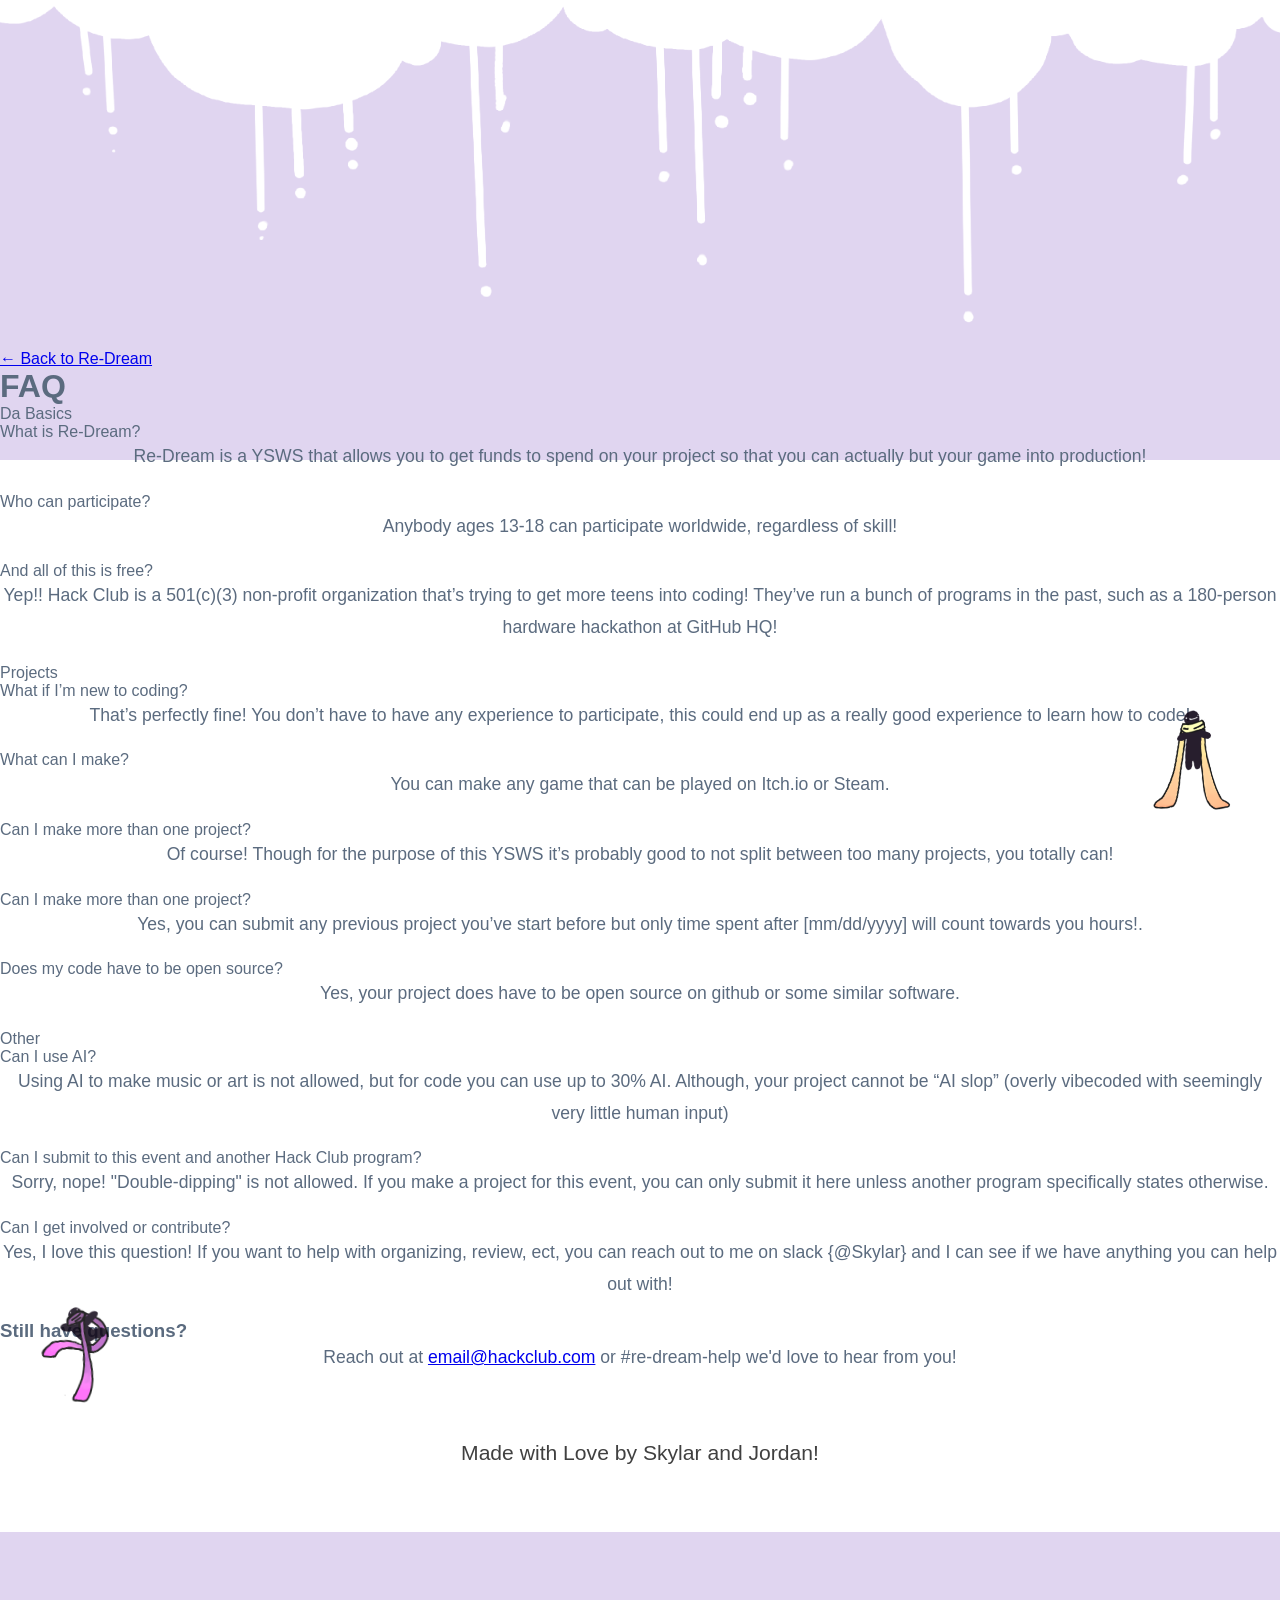
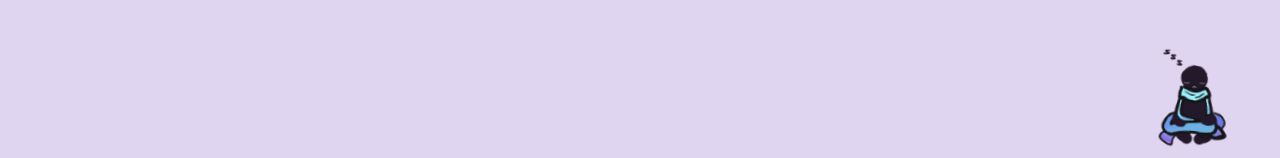
==== faq.html @ 5e24f500 "Wrote FAQ specific to Re-Dream Wrote FAQ so that it wasn't generic and was specific to the ysws" ====
<!DOCTYPE html>
<html lang="en">
<head>
    <meta charset="UTF-8">
    <meta name="viewport" content="width=device-width, initial-scale=1.0">
    <title>Re-Dream FAQ</title>
    <link rel="stylesheet" href="style.css">
    <link rel="stylesheet" href="faq.css">
</head>
<body>
    <header class="top-header">
        <div class="header-content"></div>
    </header>

    <div class="content">
        <!-- Decorative Bobs -->
        <img src="bob1.png" alt="" class="bob-decoration bob-1a">
        <img src="bob2.png" alt="" class="bob-decoration bob-2a">
        <img src="bob3.png" alt="" class="bob-decoration bob-3a">

        <div class="back-btn-wrap reveal">
            <a href="index.html" class="back-btn">← Back to Re-Dream</a>
        </div>

        <div class="faq-hero reveal">
            <h1>FAQ</h1>
        </div>

        <div class="faq-container">

            <!-- Da Basics -->
            <div class="faq-category reveal">
                <div class="faq-category-title">Da Basics</div>

                <div class="faq-item">
                    <div class="faq-question-text">What is Re-Dream?</div>
                    <p class="faq-answer-text">Re-Dream is a YSWS that allows you to get funds to spend on your project so that you can actually but your game into production!</p>
                </div>

                <div class="faq-item">
                    <div class="faq-question-text">Who can participate?</div>
                    <p class="faq-answer-text">Anybody ages 13-18 can participate worldwide, regardless of skill!</p>
                </div>

                <div class="faq-item">
                    <div class="faq-question-text">And all of this is free?</div>
                    <p class="faq-answer-text">Yep!! Hack Club is a 501(c)(3) non-profit organization that’s trying to get more teens into coding! They’ve run a bunch of programs in the past, such as a 180-person hardware hackathon at GitHub HQ!</p>
                </div>

            <!-- Projects -->
            <div class="faq-category pink-cat reveal reveal-delay-1">
                <div class="faq-category-title">Projects</div>

                <div class="faq-item pink-accent">
                    <div class="faq-question-text">What if I’m new to coding?</div>
                    <p class="faq-answer-text">That’s perfectly fine! You don’t have to have any experience to participate, this could end up as a really good experience to learn how to code!</p>
                </div>

                <div class="faq-item pink-accent">
                    <div class="faq-question-text">What can I make?</div>
                    <p class="faq-answer-text">You can make any game that can be played on Itch.io or Steam.</p>
                </div>

                <div class="faq-item pink-accent">
                    <div class="faq-question-text">Can I make more than one project?</div>
                    <p class="faq-answer-text">Of course! Though for the purpose of this YSWS it’s probably good to not split between too many projects, you totally can!</p>
                </div>

                <div class="faq-item pink-accent">
                    <div class="faq-question-text">Can I make more than one project?</div>
                    <p class="faq-answer-text">Yes, you can submit any previous project you’ve start before but only time spent after [mm/dd/yyyy] will count towards you hours!.</p>
                </div>

                <div class="faq-item pink-accent">
                    <div class="faq-question-text">Does my code have to be open source?</div>
                    <p class="faq-answer-text">Yes, your project does have to be open source on github or some similar software.</p>
                </div>
            </div>

            <!-- Other -->
            <div class="faq-category reveal reveal-delay-2">
                <div class="faq-category-title">Other</div>

                <div class="faq-item">
                    <div class="faq-question-text">Can I use AI?</div>
                    <p class="faq-answer-text">Using AI to make music or art is not allowed, but for code you can use up to 30% AI. Although, your project cannot be “AI slop” (overly vibecoded with seemingly very little human input)</p>
                </div>

                <div class="faq-item">
                    <div class="faq-question-text">Can I submit to this event and another Hack Club program?</div>
                    <p class="faq-answer-text">Sorry, nope! "Double-dipping" is not allowed. If you make a project for this event, you can only submit it here unless another program specifically states otherwise.</p>
                </div>

                <div class="faq-item">
                    <div class="faq-question-text">Can I get involved or contribute?</div>
                    <p class="faq-answer-text">Yes, I love this question! If you want to help with organizing, review, ect, you can reach out to me on slack {@Skylar} and I can see if we have anything you can help out with!</p>
                </div>
            </div>

            <!-- Contact card -->
            <div class="contact-card reveal">
                <span class="contact-emoji"></span>
                <h3>Still have questions?</h3>
                <p>Reach out at <a href="n/a">email@hackclub.com</a> or #re-dream-help we'd love to hear from you!</p>
            </div>

        </div>
    </div>

    <footer class="reveal">
        <p>Made with Love by Skylar and Jordan!</p>
    </footer>

    <script>
        // Scroll reveal only no accordion
        const observer = new IntersectionObserver((entries) => {
            entries.forEach(entry => {
                if (entry.isIntersecting) {
                    entry.target.classList.add('visible');
                    observer.unobserve(entry.target);
                }
            });
        }, { threshold: 0.1 });
        document.querySelectorAll('.reveal').forEach(el => observer.observe(el));
    </script>
</body>
</html>
---- style.css ----
* {
    margin: 0;
    padding: 0;
    box-sizing: border-box;
}

body {
    font-family: 'Segoe UI', Tahoma, Geneva, Verdana, sans-serif;
    color: #5b6b7f;
    overflow-x: hidden;
    background: linear-gradient(to bottom, rgba(224, 213, 240, 1) 0%, rgba(224, 213, 240, 1) 30%, transparent 00%), url('bgg.png');
    background-size: 30% auto, cover;
    background-position: top, center;
    background-attachment: scroll, scroll;
    background-blend-mode: multiply;
}

/* Diamond pattern background */
@keyframes scrollTopRight {
    0% {
        background-position: 0 0;
    }
    100% {
        background-position: 70px -70px;
    }
}

body::before {
    content: '';
    position: fixed;
    top: 0;
    left: 0;
    right: 0;
    bottom: 0;
    background-size: 70px 70px;
    background-position: 0 0;
    animation: scrollTopRight 8s linear infinite;
    pointer-events: none;
    z-index: 0;
}

.content {
    position: relative;
    z-index: 1;
}

/* Hero Section */
.hero {
    text-align: center;
    padding: 80px 20px 60px;
    margin-top: 160px;
}

.hero h1 {
    font-size: 4em;
    font-weight: 900;
    background: linear-gradient(135deg, #667eea 0%, #764ba2 100%);
    -webkit-background-clip: text;
    -webkit-text-fill-color: transparent;
    background-clip: text;
    margin-bottom: 0px;
    text-transform: uppercase;
    letter-spacing: 2px;
}

.tagline {
    font-size: 2em;
    color: #667eea;
    margin-bottom: 30px;
    font-weight: 700;
}

/* Hero Logo */
.hero-logo {
    max-width: 1200px;
    width: 100%;
    height: auto;
    display: block;
    margin: 0 auto 40px auto;
}

/* Button Styles */
.button-group {
    display: flex;
    gap: 20px;
    justify-content: center;
    margin: 40px 0;
    flex-wrap: wrap;
}

.btn {
    padding: 18px 40px;
    font-size: 1.3em;
    font-weight: bold;
    border: none;
    border-radius: 30px;
    cursor: pointer;
    box-shadow: 0 8px 20px rgba(0, 0, 0, 0.15);
    transition: all 0.3s ease;
    text-decoration: none;
    display: inline-block;
    white-space: nowrap;
}

.btn-primary {
    background: linear-gradient(135deg, #667eea 0%, #764ba2 100%);
    color: white;
}

.btn-primary:hover {
    transform: translateY(-3px);
    box-shadow: 0 12px 30px rgba(102, 126, 234, 0.4);
}

.btn-secondary {
    background: linear-gradient(135deg, #f093fb 0%, #f5576c 100%);
    color: white;
}

.btn-secondary:hover {
    transform: translateY(-5px) scale(1.06);
    box-shadow: 0 12px 30px rgba(245, 87, 108, 0.4);
}

.btn:active {
    transform: translateY(0px) scale(0.97);
}

/* Scroll reveal */
.reveal {
    opacity: 0;
    transform: translateY(30px);
    transition: opacity 0.6s ease, transform 0.6s ease;
}

.reveal.visible {
    opacity: 1;
    transform: translateY(0);
}

/* Stagger delays for grouped elements */
.reveal-delay-1 { transition-delay: 0.1s; }
.reveal-delay-2 { transition-delay: 0.2s; }
.reveal-delay-3 { transition-delay: 0.3s; }
.reveal-delay-4 { transition-delay: 0.4s; }
.reveal-delay-5 { transition-delay: 0.5s; }


.img-btn {
    background: none;
    border: none;
    padding: 0;
    cursor: pointer;
    display: inline-block;
    transition: transform 0.2s ease, filter 0.2s ease;
}

.img-btn img {
    display: block;
    height: auto;
}

.rsvp-button:active, .faq-button:active {
    transform: scale(0.97);
    filter: none;
}

.cta-rsvp-button:active {
    transform: translateX(-50%) scale(0.97);
    filter: none;
}

.rsvp-button {
    max-width: 250px;
}

.rsvp-button img {
    max-width: 250px;
}

.rsvp-button:hover {
    transform: translateY(-5px) scale(1.06);
    filter: drop-shadow(0 8px 16px rgba(102, 126, 234, 0.5));
}

.faq-button {
    max-width: 120px;
}

.faq-button img {
    max-width: 120px;
}

.faq-button:hover {
    transform: translateY(-5px) scale(1.06);
    filter: drop-shadow(0 8px 16px rgba(245, 87, 108, 0.5));
}

/* Section Styles */
section {
    padding: 80px 20px;
    max-width: 1200px;
    margin: 0 auto;
}

h2 {
    font-size: 2.5em;
    text-align: center;
    margin-bottom: 50px;
    color: #667eea;
    font-weight: 900;
}

p {
    font-size: 1.1em;
    line-height: 1.8;
    margin-bottom: 20px;
    text-align: center;
}

/* About Section */
.about {
    
    max-width: 1600px;
    width: 100%;
    height: auto;
    display: block;
    margin: 0 auto 40px auto;
    padding: 60px 40px;
}

.hour-msg {
    max-width: 2000px;
    width: 100%;
    height: auto;
    display: block;
    margin: 0 auto;
}

/* Cards Container */
.cards-container {
    display: grid;
    grid-template-columns: repeat(auto-fit, minmax(250px, 1fr));
    gap: 30px;
    margin-top: 50px;
}

.card {
    background: white;
    border-radius: 30px;
    padding: 30px;
    text-align: center;
    box-shadow: 0 8px 20px rgba(0, 0, 0, 0.1);
    transition: all 0.3s ease;
    border: 3px solid transparent;
}

.card:hover {
    transform: translateY(-10px);
    box-shadow: 0 15px 40px rgba(0, 0, 0, 0.15);
}

.card.blue {
    border-color: #667eea;
    background: linear-gradient(135deg, rgba(102, 126, 234, 0.1) 0%, rgba(118, 75, 162, 0.1) 100%);
}

.card.pink {
    border-color: #f5576c;
    background: linear-gradient(135deg, rgba(240, 147, 251, 0.1) 0%, rgba(245, 87, 108, 0.1) 100%);
}

.card.yellow {
    border-color: #ffa502;
    background: linear-gradient(135deg, rgba(255, 165, 2, 0.1) 0%, rgba(255, 200, 100, 0.1) 100%);
}

.card h3 {
    font-size: 1.5em;
    margin-bottom: 15px;
    color: #5b6b7f;
    font-weight: 700;
}

.card p {
    font-size: 1em;
    color: #7a8694;
}

/* Projects Section */
.projects-section {
    text-align: center;
    padding: 60px 20px;
    max-width: 800px;
    margin: 0 auto;
}

.ship-msg {
    max-width: 800px;
    width: 100%;
    height: auto;
    display: block;
    margin: 0 auto 40px auto;
}

.projects-buttons {
    display: flex;
    flex-direction: column;
    align-items: center;
    gap: 16px;
}

.project-btn {
    max-width: 600px;
    width: 90%;
    height: auto;
    display: block;
    cursor: pointer;
    transition: transform 0.2s ease, filter 0.2s ease;
}

.project-btn:hover {
    transform: translateY(-4px) scale(1.03);
    filter: drop-shadow(0 6px 14px rgba(102, 126, 234, 0.35));
}

.project-btn:active {
    transform: scale(0.97);
    filter: none;
}

/* Features Section */
.features {
    background: linear-gradient(135deg, #e0d5f0 0%, #f5e6d3 100%);
}

.feature-list {
    text-align: center;
}

.feature-list ul {
    list-style: none;
    font-size: 1.1em;
}

.feature-list li {
    background: white;
    margin: 15px auto;
    padding: 20px 30px;
    border-radius: 20px;
    max-width: 500px;
    box-shadow: 0 4px 15px rgba(0, 0, 0, 0.08);
    border-left: 5px solid #667eea;
}

/* Header */
.top-header {
    position: static;
    background: url('header.png');
    background-size: cover;
    background-position: center bottom 50%;
    padding: 175px 0;
}

.header-content {
    max-width: 1200px;
    margin: 0 auto;
    padding: 0 20px;
}

.top-header .logo {
    font-size: 1.8em;
    font-weight: 900;
    color: white;
    margin: 0;
    letter-spacing: 2px;
    text-shadow: 2px 2px 8px rgba(0, 0, 0, 0.5);
}

/* Hero Section - adjusted for fixed header */
.hero {
    margin-top: -200px;
    padding: 20px 20px 60px;
}

/* Scrolling Rewards Section */
.rewards-scroll-section {
    padding: 60px 0;
    background: transparent;
    overflow: hidden;
    position: relative;
}

.rewards-title {
    font-size: 2.8em;
    text-align: center;
    margin-bottom: 50px;
    margin-left: 20px;
    margin-right: 20px;
    color: white;
    font-weight: 900;
    text-shadow: 3px 3px 12px rgba(0, 0, 0, 0.6);
}

.rewards-scroll-section::before {
    display: none;
}

.scrolling-marquee {
    position: relative;
    z-index: 1;
    overflow: hidden;
    width: 100vw;
    margin-left: calc(-50vw + 50%);
    padding: 0;
}

.marquee-track {
    display: flex;
    gap: 0;
    animation: scroll-left 40s linear infinite;
    white-space: nowrap;
    padding: 20px 0;
    width: max-content;
}

@keyframes scroll-left {
    0% {
        transform: translateX(0);
    }
    100% {
        transform: translateX(-50%);
    }
}

.cloud-item {
    display: inline-flex;
    align-items: center;
    justify-content: center;
    width: 280px;
    min-width: 280px;
    max-width: 280px;
    height: 290px;
    transition: all 0.3s ease;
    position: relative;
    overflow: visible;
    flex-direction: column;
    margin-right: 80px;
    flex-shrink: 0;
}

.cloud-item:hover {
    transform: translateY(-10px);
}

.cloud-item.var1 {
    background: url('var 1.png');
    background-size: cover;
    background-position: center;
    border: none;
}

.cloud-item.var2 {
    background: url('var 2.png');
    background-size: cover;
    background-position: center;
    border: none;
}

.cloud-item.var3 {
    background: url('var 3.png');
    background-size: cover;
    background-position: center;
    border: none;
}
.cloud-item.var4 {
    background: url('var 4.png');
    background-size: cover;
    background-position: center;
    border: none;
}

.prize-image {
    display: none;
}

.cloud-container {
    text-align: center;
    padding: 10px 15px;
    width: 100%;
    height: 100%;
    display: flex;
    flex-direction: column;
    align-items: center;
    justify-content: center;
    color: black;
    z-index: 2;
    white-space: normal;
    word-wrap: break-word;
    overflow-wrap: break-word;
    background: none;
    border: none;
}

.cloud-container h4 {
    font-size: 1.4em;
    font-weight: 900;
    margin: 0 0 8px 0;
    text-shadow: 1px 1px 4px rgba(0, 0, 0, 0.3);
}

.cloud-container p {
    font-size: 0.85em;
    margin: 0;
    line-height: 1.3;
    font-weight: 600;
    text-shadow: 1px 1px 3px rgba(0, 0, 0, 0.2);
    white-space: normal;
    word-wrap: break-word;
    overflow-wrap: break-word;
}

/* Responsive Cloud Items */
@media (max-width: 768px) {
    .cloud-item {
        min-width: 220px;
        height: 160px;
        gap: 15px;
    }

    .cloud-container h4 {
        font-size: 1.4em;
    }

    .cloud-container p {
        font-size: 0.85em;
    }

    .marquee-track {
        gap: 15px;
    }

    .rewards-title {
        font-size: 2em;
    }
}


.cta-image {
    max-width: 1200px;
    width: 100%;
    height: auto;
    display: block;
    margin: 0 auto;
}

.cta-wrapper {
    position: relative;
    display: inline-block;
    width: 100%;
    max-width: 1200px;
    margin: 0 auto;
}

.cta-rsvp-button {
    position: absolute;
    bottom: 17%;
    left: 50%;
    transform: translateX(-50%);
    max-width: 220px;
    z-index: 2;
}

.cta-rsvp-button img {
    max-width: 220px;
}

.cta-rsvp-button:hover {
    transform: translateX(-50%) translateY(-5px) scale(1.06);
    filter: drop-shadow(0 8px 16px rgba(102, 126, 234, 0.5));
}

.cta {
    color: white;
    text-align: center;
    align-self: center;
    margin: 60px auto;
    max-width: 1200px;
    display: flex;
    justify-content: center;
}

.cta h2 {
    color: white;
    font-size: 2.8em;
}

.cta p {
    color: rgba(255, 255, 255, 0.95);
    font-size: 1.2em;
    margin-bottom: 30px;
}

.cta .btn-primary:hover {
    background: rgba(255, 255, 255, 0.9);
}

/* Footer */
footer {
    text-align: center;
    padding: 40px 20px;
    color: #404040;
    font-size: 1.2em;
}

/* Responsive */
@media (max-width: 768px) {
    .hero h1 {
        font-size: 2.5em;
    }
    
    .tagline {
        font-size: 1.5em;
    }
    
    h2 {
        font-size: 2em;
    }
    
    .button-group {
        flex-direction: column;
        align-items: center;
    }
    
    .btn {
        width: 100%;
        max-width: 300px;
    }
}
/* Decorative Bob characters */
.bob-decoration {
    position: absolute;
    pointer-events: none;
    z-index: 2;
}

/* bob1 - tall wispy pink/purple */
.bob-1a { top: 360px;  right: 4%;  width: 85px;  transform: rotate(-6deg); opacity: 0.9; }
.bob-1b { top: 1600px; left: 2%;   width: 70px;  transform: scaleX(-1) rotate(10deg); opacity: 0.8; }
.bob-1c { top: 3000px; right: 6%;  width: 80px;  transform: rotate(8deg); opacity: 0.85; }

/* bob2 - sleepy meditating */
.bob-2a { top: 950px;  left: 3%;   width: 72px;  transform: rotate(5deg); opacity: 0.85; }
.bob-2b { top: 2200px; right: 5%;  width: 65px;  transform: scaleX(-1) rotate(-8deg); opacity: 0.8; }
.bob-2c { top: 3500px; left: 4%;   width: 75px;  transform: rotate(-4deg); opacity: 0.9; }

/* bob3 - tall standing with long legs */
.bob-3a { top: 1300px; right: 3%;  width: 95px;  transform: scaleX(-1) rotate(-4deg); opacity: 0.9; }
.bob-3b { top: 2700px; left: 3%;   width: 85px;  transform: rotate(6deg); opacity: 0.85; }
.bob-3c { top: 3900px; right: 4%;  width: 90px;  transform: scaleX(-1) rotate(-7deg); opacity: 0.8; }
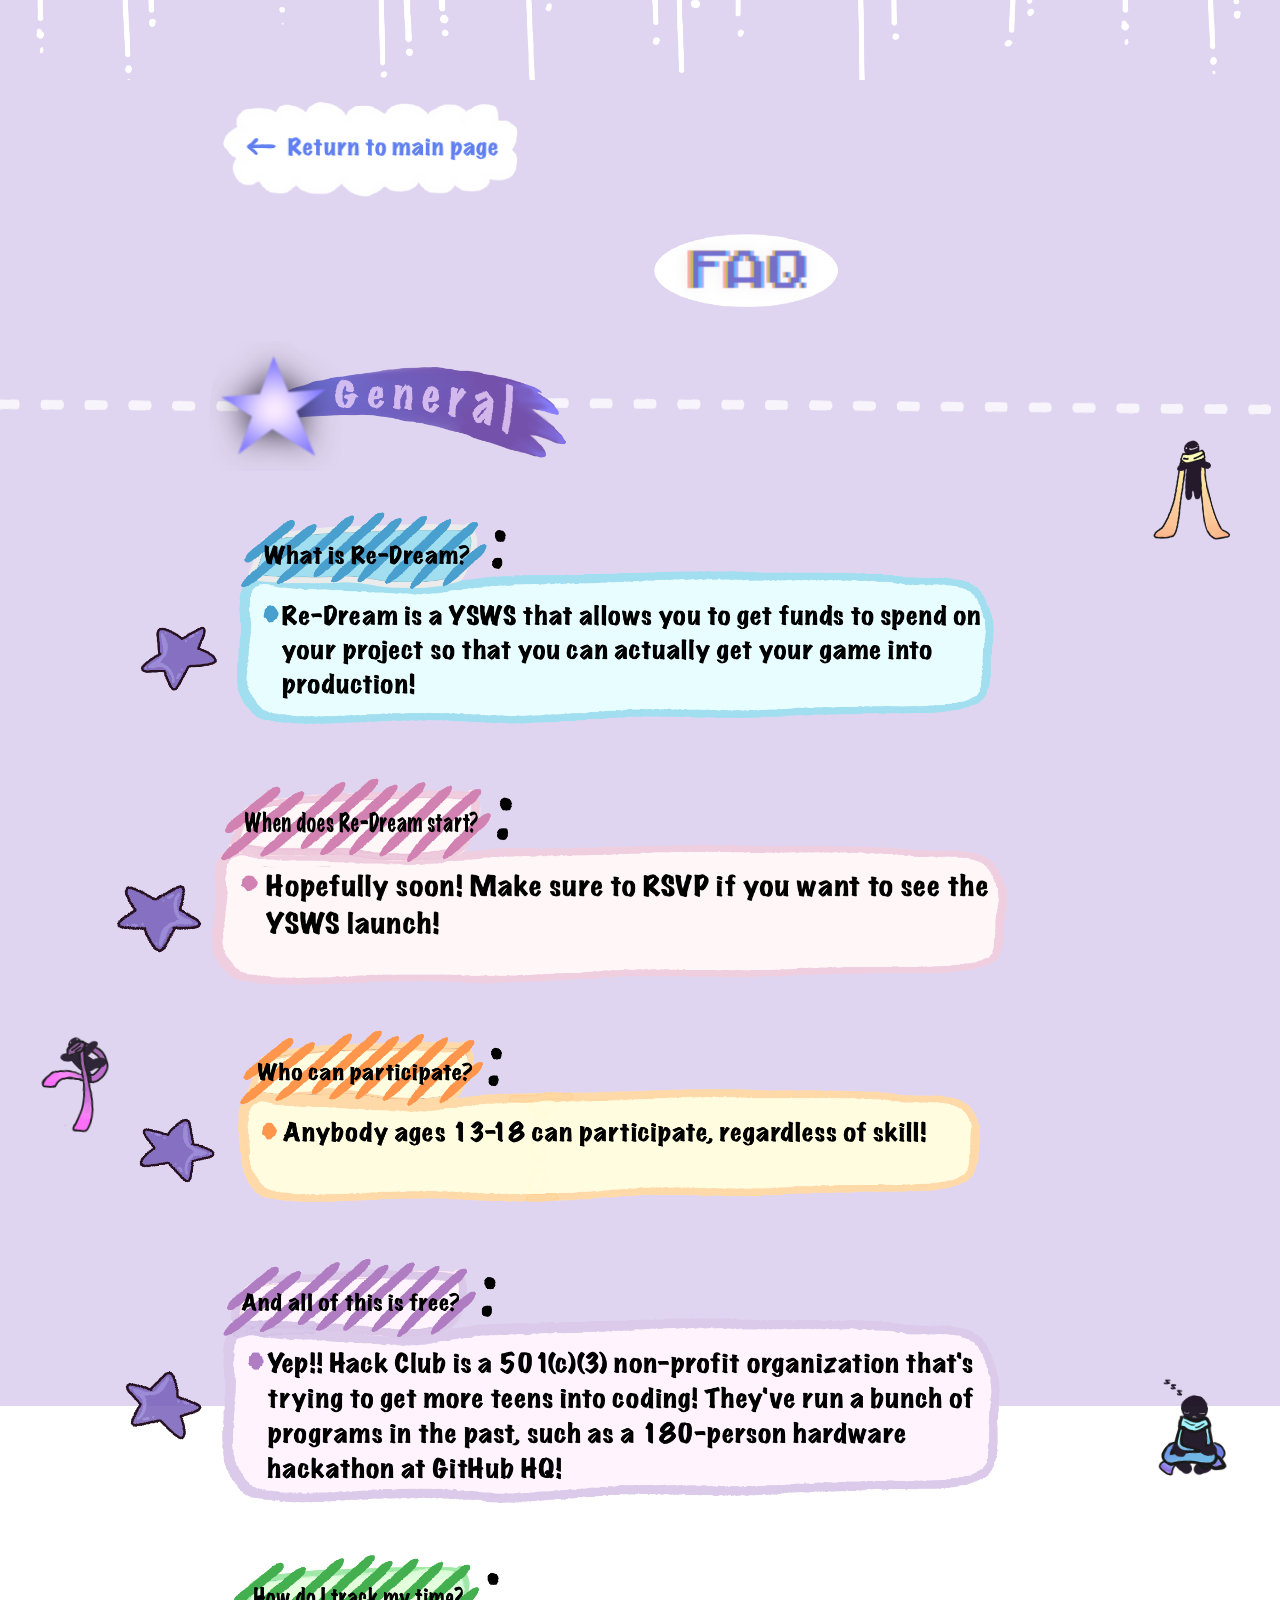
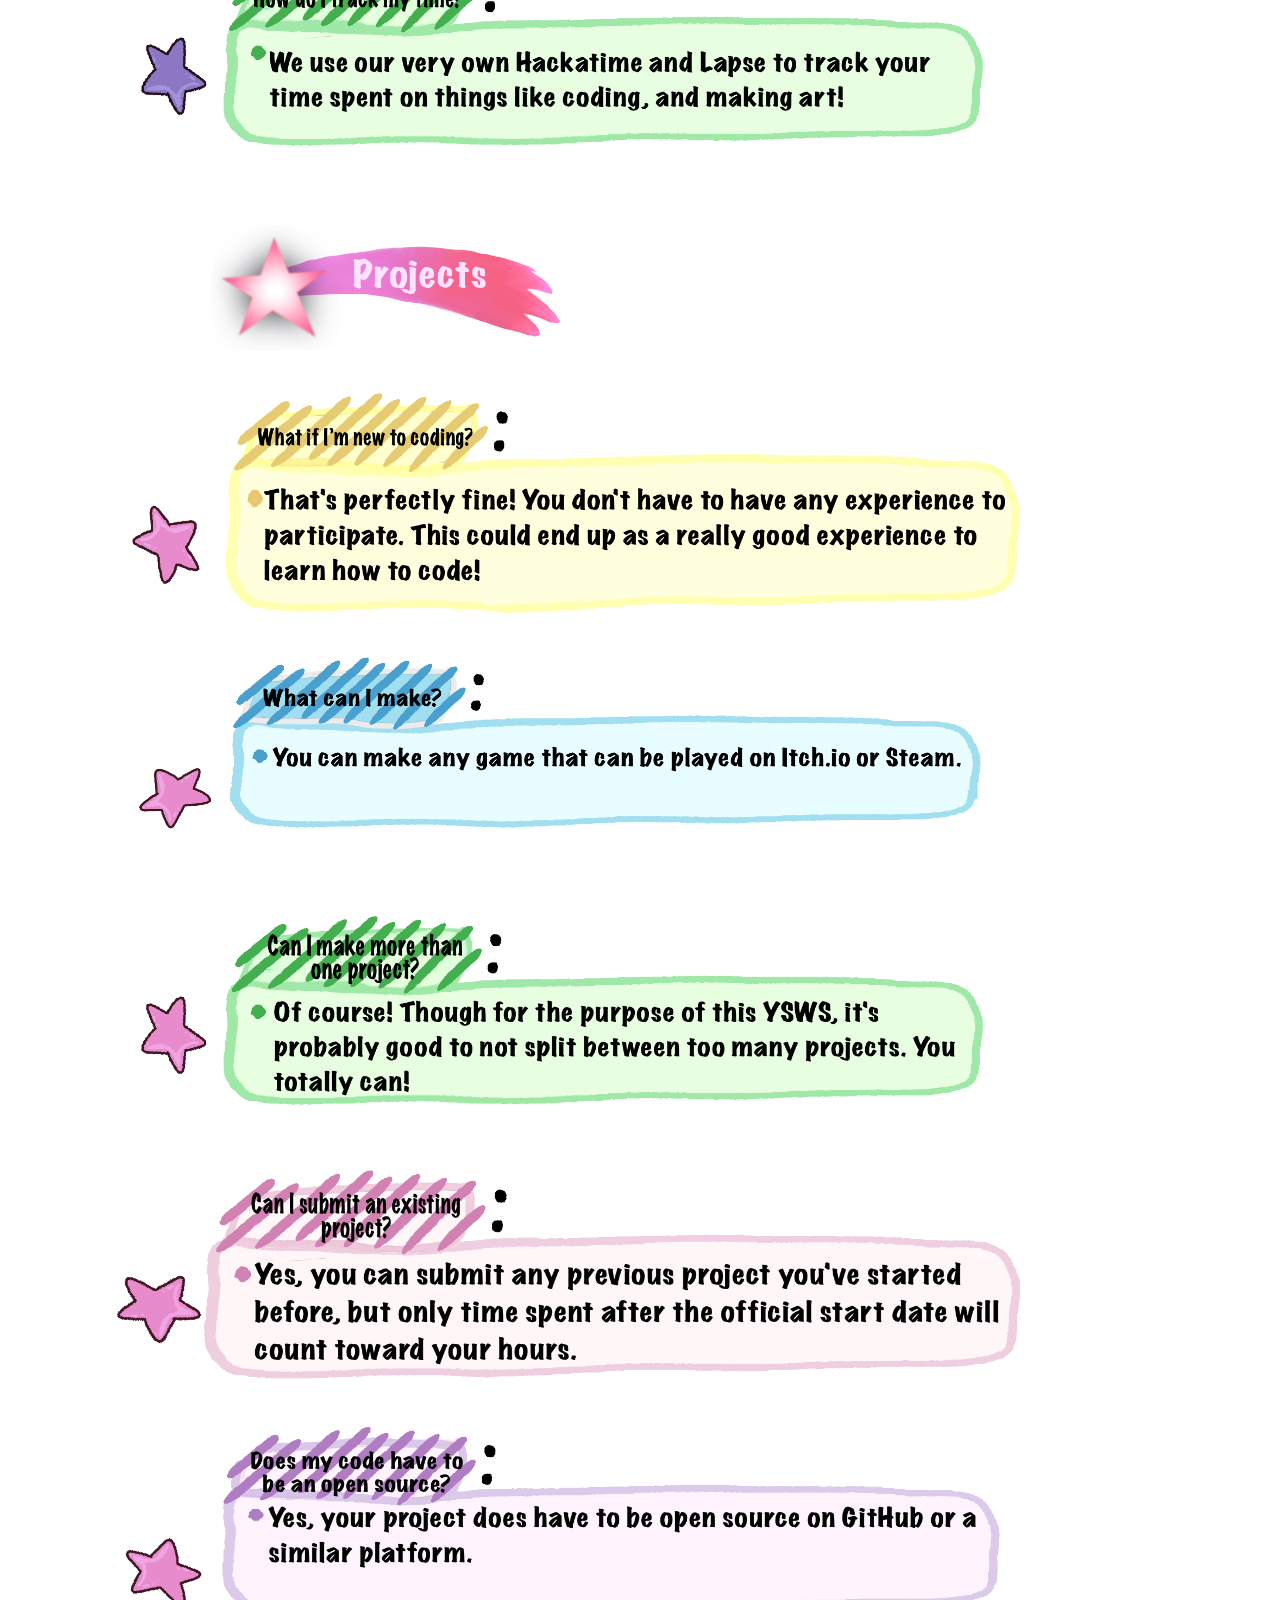
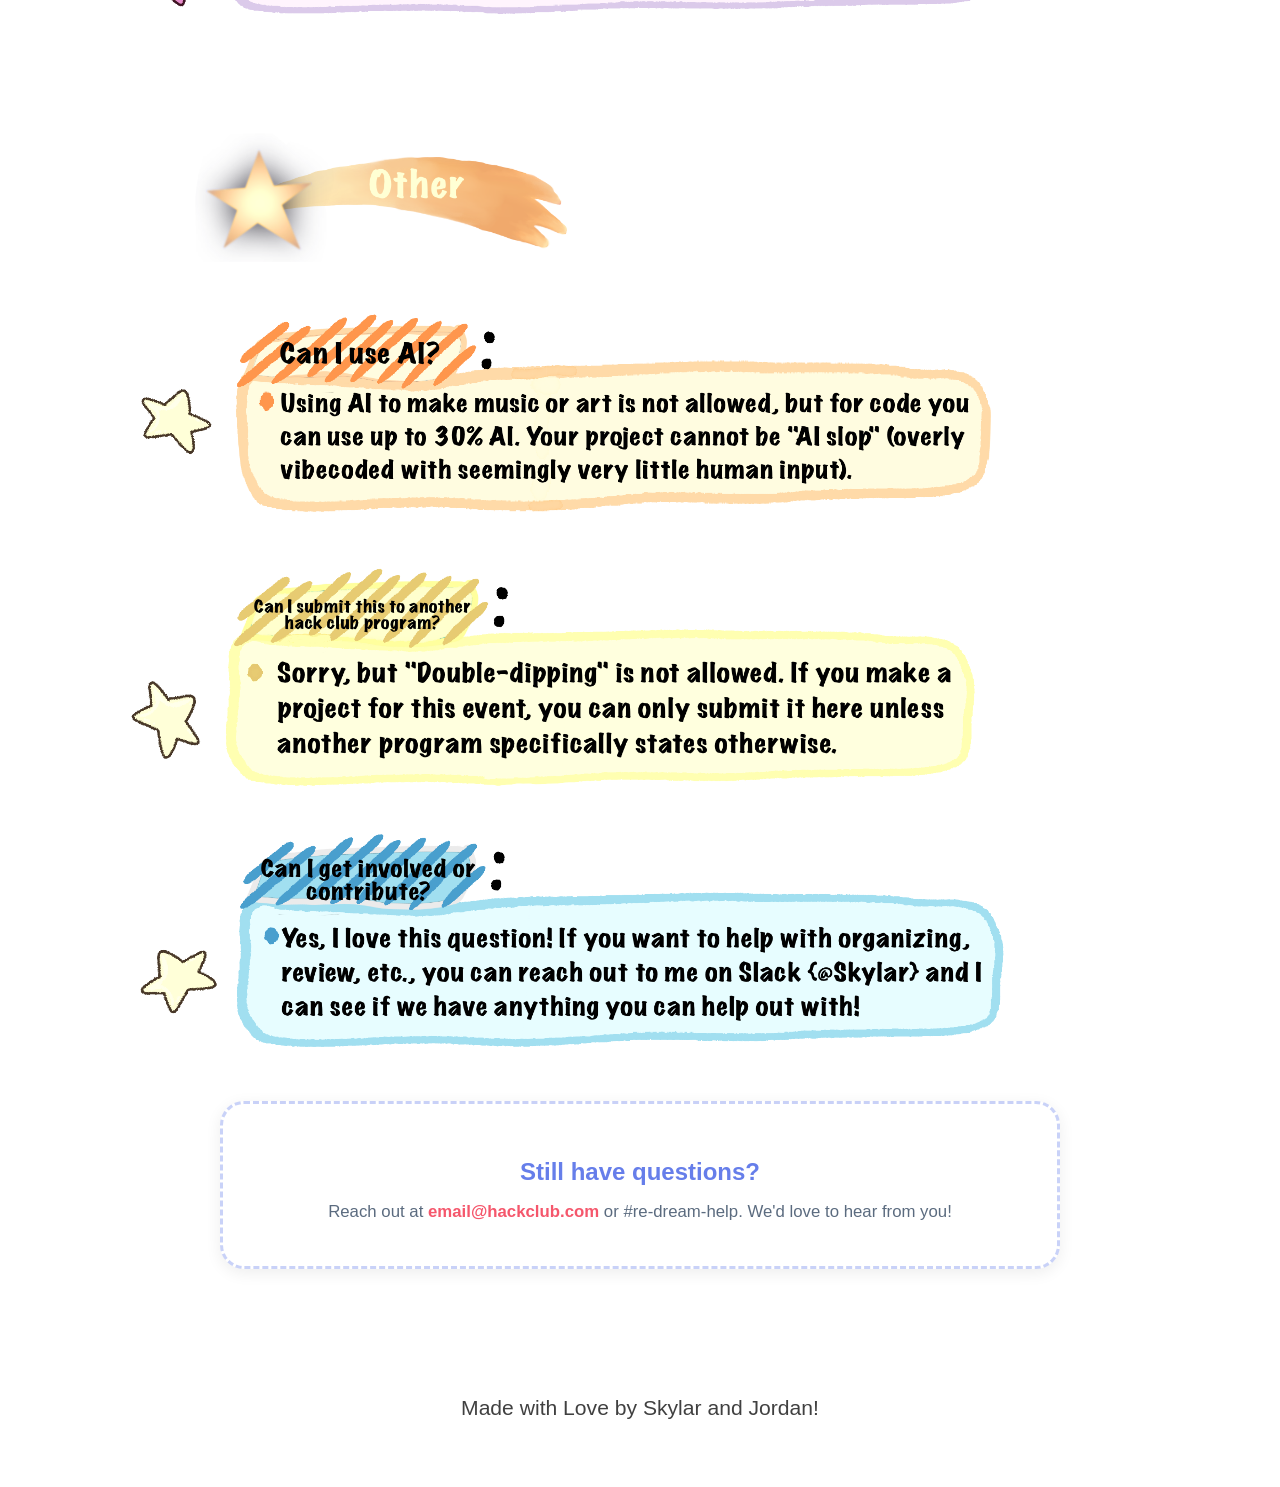
==== commit 10d4dd7a: "Faq page update" ====
--- a/faq.html
+++ b/faq.html
@@ -2,10 +2,19 @@
 <html lang="en">
 <head>
     <meta charset="UTF-8">
-    <meta name="viewport" content="width=device-width, initial-scale=1.0">
+    <meta name="viewport" content="width=device-width, initial-scale=1.0, user-scalable=no, maximum-scale=1, minimum-scale=1">
     <title>Re-Dream FAQ</title>
     <link rel="stylesheet" href="style.css">
     <link rel="stylesheet" href="faq.css">
+    <style>
+        body {
+            background: linear-gradient(to bottom, rgba(224, 213, 240, 1) 0%, rgba(224, 213, 240, 1) 30%, transparent 0%), url('bgg2.png');
+            background-size: 30% auto, cover;
+            background-position: top, center;
+            background-attachment: scroll, scroll;
+            background-blend-mode: multiply;
+        }
+    </style>
 </head>
 <body>
     <header class="top-header">
@@ -19,89 +28,48 @@
         <img src="bob3.png" alt="" class="bob-decoration bob-3a">
 
         <div class="back-btn-wrap reveal">
-            <a href="index.html" class="back-btn">← Back to Re-Dream</a>
+            <a href="index.html" class="back-btn"><img src="return_button.png" alt="Back to Re-Dream"></a>
         </div>
 
         <div class="faq-hero reveal">
-            <h1>FAQ</h1>
+            <img src="Faq_header.png" alt="FAQ">
         </div>
 
         <div class="faq-container">
 
-            <!-- Da Basics -->
+            <!-- General -->
             <div class="faq-category reveal">
-                <div class="faq-category-title">Da Basics</div>
-
-                <div class="faq-item">
-                    <div class="faq-question-text">What is Re-Dream?</div>
-                    <p class="faq-answer-text">Re-Dream is a YSWS that allows you to get funds to spend on your project so that you can actually but your game into production!</p>
-                </div>
-
-                <div class="faq-item">
-                    <div class="faq-question-text">Who can participate?</div>
-                    <p class="faq-answer-text">Anybody ages 13-18 can participate worldwide, regardless of skill!</p>
-                </div>
-
-                <div class="faq-item">
-                    <div class="faq-question-text">And all of this is free?</div>
-                    <p class="faq-answer-text">Yep!! Hack Club is a 501(c)(3) non-profit organization that’s trying to get more teens into coding! They’ve run a bunch of programs in the past, such as a 180-person hardware hackathon at GitHub HQ!</p>
-                </div>
+                <img src="Faq_general.png" alt="General" class="faq-category-img">
+                <img src="Faq_4.png" alt="What is Re-Dream?" class="faq-item-img">
+                <img src="Faq_1.png" alt="When does Re-Dream start?" class="faq-item-img">
+                <img src="Faq_2.png" alt="Who can participate?" class="faq-item-img">
+                <img src="Faq_3.png" alt="And all of this is free?" class="faq-item-img">
+                <img src="Faq_5.png" alt="How do I track my time?" class="faq-item-img">
+            </div>
 
             <!-- Projects -->
-            <div class="faq-category pink-cat reveal reveal-delay-1">
-                <div class="faq-category-title">Projects</div>
-
-                <div class="faq-item pink-accent">
-                    <div class="faq-question-text">What if I’m new to coding?</div>
-                    <p class="faq-answer-text">That’s perfectly fine! You don’t have to have any experience to participate, this could end up as a really good experience to learn how to code!</p>
-                </div>
-
-                <div class="faq-item pink-accent">
-                    <div class="faq-question-text">What can I make?</div>
-                    <p class="faq-answer-text">You can make any game that can be played on Itch.io or Steam.</p>
-                </div>
-
-                <div class="faq-item pink-accent">
-                    <div class="faq-question-text">Can I make more than one project?</div>
-                    <p class="faq-answer-text">Of course! Though for the purpose of this YSWS it’s probably good to not split between too many projects, you totally can!</p>
-                </div>
-
-                <div class="faq-item pink-accent">
-                    <div class="faq-question-text">Can I make more than one project?</div>
-                    <p class="faq-answer-text">Yes, you can submit any previous project you’ve start before but only time spent after [mm/dd/yyyy] will count towards you hours!.</p>
-                </div>
-
-                <div class="faq-item pink-accent">
-                    <div class="faq-question-text">Does my code have to be open source?</div>
-                    <p class="faq-answer-text">Yes, your project does have to be open source on github or some similar software.</p>
-                </div>
+            <div class="faq-category reveal reveal-delay-1">
+                <img src="Faq_projects.png" alt="Projects" class="faq-category-img">
+                <img src="Faq_10.png" alt="What if I'm new to coding?" class="faq-item-img">
+                <img src="Faq_9.png" alt="What can I make?" class="faq-item-img">
+                <img src="Faq_8.png" alt="Can I make more than one project?" class="faq-item-img">
+                <img src="Faq_7.png" alt="Can I submit an existing project?" class="faq-item-img">
+                <img src="Faq_6.png" alt="Does my code have to be open source?" class="faq-item-img">
             </div>
 
             <!-- Other -->
             <div class="faq-category reveal reveal-delay-2">
-                <div class="faq-category-title">Other</div>
-
-                <div class="faq-item">
-                    <div class="faq-question-text">Can I use AI?</div>
-                    <p class="faq-answer-text">Using AI to make music or art is not allowed, but for code you can use up to 30% AI. Although, your project cannot be “AI slop” (overly vibecoded with seemingly very little human input)</p>
-                </div>
-
-                <div class="faq-item">
-                    <div class="faq-question-text">Can I submit to this event and another Hack Club program?</div>
-                    <p class="faq-answer-text">Sorry, nope! "Double-dipping" is not allowed. If you make a project for this event, you can only submit it here unless another program specifically states otherwise.</p>
-                </div>
-
-                <div class="faq-item">
-                    <div class="faq-question-text">Can I get involved or contribute?</div>
-                    <p class="faq-answer-text">Yes, I love this question! If you want to help with organizing, review, ect, you can reach out to me on slack {@Skylar} and I can see if we have anything you can help out with!</p>
-                </div>
+                <img src="Faq_other.png" alt="Other" class="faq-category-img">
+                <img src="Faq_11.png" alt="Can I use AI?" class="faq-item-img">
+                <img src="Faq_12.png" alt="Can I submit to another hack club program?" class="faq-item-img">
+                <img src="Faq_13.png" alt="Can I get involved or contribute?" class="faq-item-img">
             </div>
 
             <!-- Contact card -->
             <div class="contact-card reveal">
                 <span class="contact-emoji"></span>
                 <h3>Still have questions?</h3>
-                <p>Reach out at <a href="n/a">email@hackclub.com</a> or #re-dream-help we'd love to hear from you!</p>
+                <p>Reach out at <a href="mailto:email@hackclub.com">email@hackclub.com</a> or #re-dream-help. We'd love to hear from you!</p>
             </div>
 
         </div>
@@ -112,7 +80,6 @@
     </footer>
 
     <script>
-        // Scroll reveal only no accordion
         const observer = new IntersectionObserver((entries) => {
             entries.forEach(entry => {
                 if (entry.isIntersecting) {
--- a/style.css
+++ b/style.css
@@ -8,72 +8,42 @@
     font-family: 'Segoe UI', Tahoma, Geneva, Verdana, sans-serif;
     color: #5b6b7f;
     overflow-x: hidden;
-    background: linear-gradient(to bottom, rgba(224, 213, 240, 1) 0%, rgba(224, 213, 240, 1) 30%, transparent 00%), url('bgg.png');
+    background: linear-gradient(to bottom, rgba(224, 213, 240, 1) 0%, rgba(224, 213, 240, 1) 30%, transparent 0%), url('bgg.png');
     background-size: 30% auto, cover;
     background-position: top, center;
     background-attachment: scroll, scroll;
     background-blend-mode: multiply;
 }
 
-/* Diamond pattern background */
-@keyframes scrollTopRight {
-    0% {
-        background-position: 0 0;
-    }
-    100% {
-        background-position: 70px -70px;
-    }
-}
-
-body::before {
-    content: '';
-    position: fixed;
-    top: 0;
-    left: 0;
-    right: 0;
-    bottom: 0;
-    background-size: 70px 70px;
-    background-position: 0 0;
-    animation: scrollTopRight 8s linear infinite;
-    pointer-events: none;
-    z-index: 0;
-}
-
 .content {
     position: relative;
     z-index: 1;
 }
 
+/* Header */
+.top-header {
+    position: static;
+    background: url('header.png');
+    background-size: cover;
+    background-position: center bottom 50%;
+    padding: 175px 0;
+}
+
+.header-content {
+    max-width: 1200px;
+    margin: 0 auto;
+    padding: 0 20px;
+}
+
 /* Hero Section */
 .hero {
     text-align: center;
-    padding: 80px 20px 60px;
-    margin-top: 160px;
-}
-
-.hero h1 {
-    font-size: 4em;
-    font-weight: 900;
-    background: linear-gradient(135deg, #667eea 0%, #764ba2 100%);
-    -webkit-background-clip: text;
-    -webkit-text-fill-color: transparent;
-    background-clip: text;
-    margin-bottom: 0px;
-    text-transform: uppercase;
-    letter-spacing: 2px;
-}
-
-.tagline {
-    font-size: 2em;
-    color: #667eea;
-    margin-bottom: 30px;
-    font-weight: 700;
-}
-
-/* Hero Logo */
+    margin-top: -200px;
+    padding: 20px 20px 60px;
+}
+
 .hero-logo {
-    max-width: 1200px;
-    width: 100%;
+    width: min(100%, 1200px);
     height: auto;
     display: block;
     margin: 0 auto 40px auto;
@@ -86,44 +56,61 @@
     justify-content: center;
     margin: 40px 0;
     flex-wrap: wrap;
-}
-
-.btn {
-    padding: 18px 40px;
-    font-size: 1.3em;
-    font-weight: bold;
+    align-items: center;
+}
+
+.img-btn {
+    background: none;
     border: none;
-    border-radius: 30px;
+    padding: 0;
     cursor: pointer;
-    box-shadow: 0 8px 20px rgba(0, 0, 0, 0.15);
-    transition: all 0.3s ease;
-    text-decoration: none;
-    display: inline-block;
-    white-space: nowrap;
-}
-
-.btn-primary {
-    background: linear-gradient(135deg, #667eea 0%, #764ba2 100%);
-    color: white;
-}
-
-.btn-primary:hover {
-    transform: translateY(-3px);
-    box-shadow: 0 12px 30px rgba(102, 126, 234, 0.4);
-}
-
-.btn-secondary {
-    background: linear-gradient(135deg, #f093fb 0%, #f5576c 100%);
-    color: white;
-}
-
-.btn-secondary:hover {
+    display: inline-flex;
+    align-items: center;
+    justify-content: center;
+    flex: 0 0 auto;
+    transition: transform 0.2s ease, filter 0.2s ease;
+}
+
+.img-btn img {
+    display: block;
+    width: 100%;
+    height: auto;
+}
+
+.rsvp-button {
+    width: clamp(170px, 15vw, 340px);
+}
+
+.rsvp-button img {
+    width: 100%;
+}
+
+.rsvp-button:hover {
     transform: translateY(-5px) scale(1.06);
-    box-shadow: 0 12px 30px rgba(245, 87, 108, 0.4);
-}
-
-.btn:active {
-    transform: translateY(0px) scale(0.97);
+    filter: drop-shadow(0 8px 16px rgba(102, 126, 234, 0.5));
+}
+
+.rsvp-button:active {
+    transform: scale(0.97);
+    filter: none;
+}
+
+.faq-button {
+    width: clamp(85px, 7.5vw, 170px);
+}
+
+.faq-button img {
+    width: 100%;
+}
+
+.faq-button:hover {
+    transform: translateY(-5px) scale(1.06);
+    filter: drop-shadow(0 8px 16px rgba(245, 87, 108, 0.5));
+}
+
+.faq-button:active {
+    transform: scale(0.97);
+    filter: none;
 }
 
 /* Scroll reveal */
@@ -138,68 +125,14 @@
     transform: translateY(0);
 }
 
-/* Stagger delays for grouped elements */
 .reveal-delay-1 { transition-delay: 0.1s; }
 .reveal-delay-2 { transition-delay: 0.2s; }
 .reveal-delay-3 { transition-delay: 0.3s; }
-.reveal-delay-4 { transition-delay: 0.4s; }
-.reveal-delay-5 { transition-delay: 0.5s; }
-
-
-.img-btn {
-    background: none;
-    border: none;
-    padding: 0;
-    cursor: pointer;
-    display: inline-block;
-    transition: transform 0.2s ease, filter 0.2s ease;
-}
-
-.img-btn img {
-    display: block;
-    height: auto;
-}
-
-.rsvp-button:active, .faq-button:active {
-    transform: scale(0.97);
-    filter: none;
-}
-
-.cta-rsvp-button:active {
-    transform: translateX(-50%) scale(0.97);
-    filter: none;
-}
-
-.rsvp-button {
-    max-width: 250px;
-}
-
-.rsvp-button img {
-    max-width: 250px;
-}
-
-.rsvp-button:hover {
-    transform: translateY(-5px) scale(1.06);
-    filter: drop-shadow(0 8px 16px rgba(102, 126, 234, 0.5));
-}
-
-.faq-button {
-    max-width: 120px;
-}
-
-.faq-button img {
-    max-width: 120px;
-}
-
-.faq-button:hover {
-    transform: translateY(-5px) scale(1.06);
-    filter: drop-shadow(0 8px 16px rgba(245, 87, 108, 0.5));
-}
-
-/* Section Styles */
+
+/* Section base */
 section {
     padding: 80px 20px;
-    max-width: 1200px;
+    width: min(100%, 1200px);
     margin: 0 auto;
 }
 
@@ -218,26 +151,80 @@
     text-align: center;
 }
 
+/* Decorative Bob characters */
+.bob-decoration {
+    position: absolute;
+    pointer-events: none;
+    z-index: 2;
+}
+
+.bob-1a { top: 360px;  right: 4%;  width: 85px;  transform: rotate(-6deg); opacity: 0.9; }
+.bob-1b { top: 1600px; left: 2%;   width: 70px;  transform: scaleX(-1) rotate(10deg); opacity: 0.8; }
+.bob-1c { top: 3000px; right: 6%;  width: 80px;  transform: rotate(8deg); opacity: 0.85; }
+
+.bob-2a { top: 950px;  left: 3%;   width: 72px;  transform: rotate(5deg); opacity: 0.85; }
+.bob-2b { top: 2200px; right: 5%;  width: 65px;  transform: scaleX(-1) rotate(-8deg); opacity: 0.8; }
+
+.bob-3a { top: 1300px; right: 3%;  width: 95px;  transform: scaleX(-1) rotate(-4deg); opacity: 0.9; }
+.bob-3b { top: 2700px; left: 3%;   width: 85px;  transform: rotate(6deg); opacity: 0.85; }
+
 /* About Section */
-.about {
-    
-    max-width: 1600px;
-    width: 100%;
-    height: auto;
-    display: block;
-    margin: 0 auto 40px auto;
-    padding: 60px 40px;
-}
-
-.hour-msg {
-    max-width: 2000px;
-    width: 100%;
-    height: auto;
-    display: block;
+.about-section {
+    max-width: 800px;
     margin: 0 auto;
-}
-
-/* Cards Container */
+    padding: 60px 30px 20px;
+    text-align: center;
+}
+
+.about-text-card {
+    background: white;
+    border-radius: 30px;
+    padding: 50px;
+    box-shadow: 0 10px 40px rgba(102, 126, 234, 0.15);
+    border: 2px solid rgba(102, 126, 234, 0.2);
+}
+
+.about-text-card p {
+    font-size: 1.25em;
+    line-height: 1.9;
+    color: #5b6b7f;
+    margin-bottom: 18px;
+}
+
+.about-text-card p:last-child {
+    margin-bottom: 0;
+}
+
+.about-text-card strong {
+    color: #667eea;
+    font-weight: 800;
+}
+
+/* Ship Section */
+.ship-section {
+    max-width: 1100px;
+    margin: 0 auto;
+    padding: 60px 30px;
+    text-align: center;
+}
+
+.section-title {
+    font-size: 2.5em;
+    font-weight: 900;
+    color: #667eea;
+    margin-bottom: 10px;
+    text-align: center;
+}
+
+.section-subtitle {
+    font-size: 1.3em;
+    color: #764ba2;
+    font-weight: 700;
+    margin-bottom: 40px;
+    text-align: center;
+}
+
+/* Cards */
 .cards-container {
     display: grid;
     grid-template-columns: repeat(auto-fit, minmax(250px, 1fr));
@@ -260,305 +247,218 @@
     box-shadow: 0 15px 40px rgba(0, 0, 0, 0.15);
 }
 
-.card.blue {
-    border-color: #667eea;
-    background: linear-gradient(135deg, rgba(102, 126, 234, 0.1) 0%, rgba(118, 75, 162, 0.1) 100%);
-}
-
-.card.pink {
-    border-color: #f5576c;
-    background: linear-gradient(135deg, rgba(240, 147, 251, 0.1) 0%, rgba(245, 87, 108, 0.1) 100%);
-}
-
-.card.yellow {
-    border-color: #ffa502;
-    background: linear-gradient(135deg, rgba(255, 165, 2, 0.1) 0%, rgba(255, 200, 100, 0.1) 100%);
-}
-
-.card h3 {
-    font-size: 1.5em;
-    margin-bottom: 15px;
+/* Chips Section */
+.chips-section {
+    max-width: 1000px;
+    margin: 0 auto;
+    padding: 60px 30px;
+    text-align: center;
+}
+
+.chips-section .section-subtitle strong {
+    color: #f5576c;
+}
+
+.chips-flow {
+    display: flex;
+    align-items: center;
+    justify-content: center;
+    gap: 10px;
+    margin: 50px 0;
+    flex-wrap: wrap;
+}
+
+.chips-step {
+    background: white;
+    border-radius: 24px;
+    padding: 30px 28px;
+    box-shadow: 0 8px 24px rgba(0,0,0,0.1);
+    border: 2px solid rgba(102, 126, 234, 0.25);
+    min-width: 180px;
+    flex: 1;
+    max-width: 220px;
+    transition: transform 0.3s ease, box-shadow 0.3s ease;
+}
+
+.chips-step:hover {
+    transform: translateY(-6px);
+    box-shadow: 0 14px 36px rgba(102, 126, 234, 0.2);
+}
+
+.chips-label {
+    font-size: 1.1em;
+    font-weight: 900;
+    color: #667eea;
+    margin-bottom: 8px;
+}
+
+.chips-desc {
+    font-size: 0.9em;
+    color: #7a8694;
+    line-height: 1.5;
+}
+
+.chips-arrow {
+    font-size: 2em;
+    color: #667eea;
+    font-weight: 900;
+    opacity: 0.5;
+    padding: 0 4px;
+}
+
+/* Grants Grid */
+.grants-grid {
+    display: grid;
+    grid-template-columns: repeat(auto-fit, minmax(240px, 1fr));
+    gap: 20px;
+    margin-top: 20px;
+}
+
+.grant-item {
+    display: flex;
+    align-items: flex-start;
+    gap: 18px;
+    background: white;
+    border-radius: 20px;
+    padding: 24px 28px;
+    box-shadow: 0 6px 20px rgba(0,0,0,0.08);
+    border-left: 5px solid #667eea;
+    text-align: left;
+    transition: transform 0.3s ease;
+}
+
+.grant-item:hover {
+    transform: translateY(-4px);
+}
+
+.grant-item.steam-item {
+    border-left-color: #f5576c;
+    background: #fdf0f8;
+}
+
+.grant-text strong {
+    display: block;
+    font-size: 1.1em;
     color: #5b6b7f;
-    font-weight: 700;
-}
-
-.card p {
-    font-size: 1em;
+    font-weight: 800;
+    margin-bottom: 4px;
+}
+
+.grant-text p {
+    font-size: 0.9em;
     color: #7a8694;
-}
-
-/* Projects Section */
-.projects-section {
-    text-align: center;
-    padding: 60px 20px;
-    max-width: 800px;
-    margin: 0 auto;
-}
-
-.ship-msg {
-    max-width: 800px;
-    width: 100%;
+    margin: 0;
+    text-align: left;
+    line-height: 1.5;
+}
+
+/* Stickers Section */
+.stickers-section {
+    max-width: 700px;
+    margin: 0 auto 60px;
+    padding: 0 30px;
+    text-align: center;
+}
+
+.stickers-card {
+    background: #f0edfb;
+    border: 3px dashed rgba(102, 126, 234, 0.4);
+    border-radius: 30px;
+    padding: 50px;
+}
+
+.stickers-card h3 {
+    font-size: 1.8em;
+    font-weight: 900;
+    color: #667eea;
+    margin-bottom: 16px;
+}
+
+.stickers-card p {
+    font-size: 1.15em;
+    color: #5b6b7f;
+    line-height: 1.8;
+    margin: 0;
+    text-align: center;
+}
+
+/* Demo Section */
+.demo-section {
+    padding: 80px 20px;
+    margin: 60px auto;
+    max-width: 1200px;
+}
+
+.demo-container {
+    display: flex;
+    align-items: center;
+    gap: 60px;
+    justify-content: space-between;
+}
+
+.demo-text {
+    flex: 1;
+    min-width: 300px;
+}
+
+.demo-text h2 {
+    font-size: 2.2em;
+    font-weight: 900;
+    color: #667eea;
+    margin-bottom: 20px;
+    text-align: left;
+}
+
+.demo-text p {
+    font-size: 1.1em;
+    color: #5b6b7f;
+    text-align: left;
+    margin: 0;
+    line-height: 1.6;
+}
+
+.demo-image {
+    flex: 1;
+    min-width: 300px;
+    text-align: right;
+}
+
+.demo-image img {
+    max-width: 100%;
     height: auto;
     display: block;
-    margin: 0 auto 40px auto;
-}
-
-.projects-buttons {
+    border-radius: 20px;
+    box-shadow: 0 15px 40px rgba(0, 0, 0, 0.15);
+    transition: transform 0.3s ease;
+}
+
+.demo-image img:hover {
+    transform: translateY(-10px);
+    filter: drop-shadow(0 8px 16px rgba(245, 87, 108, 0.5));
+}
+
+/* CTA */
+.cta {
+    color: white;
+    text-align: center;
+    align-self: center;
+    margin: 60px auto;
+    max-width: 1200px;
     display: flex;
-    flex-direction: column;
-    align-items: center;
-    gap: 16px;
-}
-
-.project-btn {
-    max-width: 600px;
-    width: 90%;
-    height: auto;
-    display: block;
-    cursor: pointer;
-    transition: transform 0.2s ease, filter 0.2s ease;
-}
-
-.project-btn:hover {
-    transform: translateY(-4px) scale(1.03);
-    filter: drop-shadow(0 6px 14px rgba(102, 126, 234, 0.35));
-}
-
-.project-btn:active {
-    transform: scale(0.97);
-    filter: none;
-}
-
-/* Features Section */
-.features {
-    background: linear-gradient(135deg, #e0d5f0 0%, #f5e6d3 100%);
-}
-
-.feature-list {
-    text-align: center;
-}
-
-.feature-list ul {
-    list-style: none;
-    font-size: 1.1em;
-}
-
-.feature-list li {
-    background: white;
-    margin: 15px auto;
-    padding: 20px 30px;
-    border-radius: 20px;
-    max-width: 500px;
-    box-shadow: 0 4px 15px rgba(0, 0, 0, 0.08);
-    border-left: 5px solid #667eea;
-}
-
-/* Header */
-.top-header {
-    position: static;
-    background: url('header.png');
-    background-size: cover;
-    background-position: center bottom 50%;
-    padding: 175px 0;
-}
-
-.header-content {
-    max-width: 1200px;
-    margin: 0 auto;
-    padding: 0 20px;
-}
-
-.top-header .logo {
-    font-size: 1.8em;
-    font-weight: 900;
-    color: white;
-    margin: 0;
-    letter-spacing: 2px;
-    text-shadow: 2px 2px 8px rgba(0, 0, 0, 0.5);
-}
-
-/* Hero Section - adjusted for fixed header */
-.hero {
-    margin-top: -200px;
-    padding: 20px 20px 60px;
-}
-
-/* Scrolling Rewards Section */
-.rewards-scroll-section {
-    padding: 60px 0;
-    background: transparent;
-    overflow: hidden;
-    position: relative;
-}
-
-.rewards-title {
-    font-size: 2.8em;
-    text-align: center;
-    margin-bottom: 50px;
-    margin-left: 20px;
-    margin-right: 20px;
-    color: white;
-    font-weight: 900;
-    text-shadow: 3px 3px 12px rgba(0, 0, 0, 0.6);
-}
-
-.rewards-scroll-section::before {
-    display: none;
-}
-
-.scrolling-marquee {
-    position: relative;
-    z-index: 1;
-    overflow: hidden;
-    width: 100vw;
-    margin-left: calc(-50vw + 50%);
-    padding: 0;
-}
-
-.marquee-track {
-    display: flex;
-    gap: 0;
-    animation: scroll-left 40s linear infinite;
-    white-space: nowrap;
-    padding: 20px 0;
-    width: max-content;
-}
-
-@keyframes scroll-left {
-    0% {
-        transform: translateX(0);
-    }
-    100% {
-        transform: translateX(-50%);
-    }
-}
-
-.cloud-item {
-    display: inline-flex;
-    align-items: center;
     justify-content: center;
-    width: 280px;
-    min-width: 280px;
-    max-width: 280px;
-    height: 290px;
-    transition: all 0.3s ease;
-    position: relative;
-    overflow: visible;
-    flex-direction: column;
-    margin-right: 80px;
-    flex-shrink: 0;
-}
-
-.cloud-item:hover {
-    transform: translateY(-10px);
-}
-
-.cloud-item.var1 {
-    background: url('var 1.png');
-    background-size: cover;
-    background-position: center;
-    border: none;
-}
-
-.cloud-item.var2 {
-    background: url('var 2.png');
-    background-size: cover;
-    background-position: center;
-    border: none;
-}
-
-.cloud-item.var3 {
-    background: url('var 3.png');
-    background-size: cover;
-    background-position: center;
-    border: none;
-}
-.cloud-item.var4 {
-    background: url('var 4.png');
-    background-size: cover;
-    background-position: center;
-    border: none;
-}
-
-.prize-image {
-    display: none;
-}
-
-.cloud-container {
-    text-align: center;
-    padding: 10px 15px;
-    width: 100%;
-    height: 100%;
-    display: flex;
-    flex-direction: column;
-    align-items: center;
-    justify-content: center;
-    color: black;
-    z-index: 2;
-    white-space: normal;
-    word-wrap: break-word;
-    overflow-wrap: break-word;
-    background: none;
-    border: none;
-}
-
-.cloud-container h4 {
-    font-size: 1.4em;
-    font-weight: 900;
-    margin: 0 0 8px 0;
-    text-shadow: 1px 1px 4px rgba(0, 0, 0, 0.3);
-}
-
-.cloud-container p {
-    font-size: 0.85em;
-    margin: 0;
-    line-height: 1.3;
-    font-weight: 600;
-    text-shadow: 1px 1px 3px rgba(0, 0, 0, 0.2);
-    white-space: normal;
-    word-wrap: break-word;
-    overflow-wrap: break-word;
-}
-
-/* Responsive Cloud Items */
-@media (max-width: 768px) {
-    .cloud-item {
-        min-width: 220px;
-        height: 160px;
-        gap: 15px;
-    }
-
-    .cloud-container h4 {
-        font-size: 1.4em;
-    }
-
-    .cloud-container p {
-        font-size: 0.85em;
-    }
-
-    .marquee-track {
-        gap: 15px;
-    }
-
-    .rewards-title {
-        font-size: 2em;
-    }
-}
-
-
-.cta-image {
-    max-width: 1200px;
-    width: 100%;
-    height: auto;
-    display: block;
-    margin: 0 auto;
 }
 
 .cta-wrapper {
     position: relative;
     display: inline-block;
-    width: 100%;
-    max-width: 1200px;
+    width: min(100%, 1200px);
+    margin: 0 auto;
+}
+
+.cta-image {
+    width: min(100%, 1200px);
+    height: auto;
+    display: block;
     margin: 0 auto;
 }
 
@@ -567,12 +467,12 @@
     bottom: 17%;
     left: 50%;
     transform: translateX(-50%);
-    max-width: 220px;
+    width: clamp(140px, 14vw, 320px);
     z-index: 2;
 }
 
 .cta-rsvp-button img {
-    max-width: 220px;
+    width: 100%;
 }
 
 .cta-rsvp-button:hover {
@@ -580,29 +480,9 @@
     filter: drop-shadow(0 8px 16px rgba(102, 126, 234, 0.5));
 }
 
-.cta {
-    color: white;
-    text-align: center;
-    align-self: center;
-    margin: 60px auto;
-    max-width: 1200px;
-    display: flex;
-    justify-content: center;
-}
-
-.cta h2 {
-    color: white;
-    font-size: 2.8em;
-}
-
-.cta p {
-    color: rgba(255, 255, 255, 0.95);
-    font-size: 1.2em;
-    margin-bottom: 30px;
-}
-
-.cta .btn-primary:hover {
-    background: rgba(255, 255, 255, 0.9);
+.cta-rsvp-button:active {
+    transform: translateX(-50%) scale(0.97);
+    filter: none;
 }
 
 /* Footer */
@@ -615,46 +495,137 @@
 
 /* Responsive */
 @media (max-width: 768px) {
-    .hero h1 {
-        font-size: 2.5em;
-    }
-    
-    .tagline {
-        font-size: 1.5em;
-    }
-    
     h2 {
         font-size: 2em;
     }
-    
+
     .button-group {
         flex-direction: column;
         align-items: center;
     }
-    
-    .btn {
+
+    .about-text-card {
+        padding: 35px 28px;
+    }
+
+    .chips-flow {
+        flex-direction: column;
+        align-items: center;
+    }
+
+    .chips-arrow {
+        transform: rotate(90deg);
+        padding: 4px 0;
+    }
+
+    .chips-step {
+        max-width: 100%;
         width: 100%;
-        max-width: 300px;
-    }
-}
-/* Decorative Bob characters */
-.bob-decoration {
+    }
+
+    .stickers-card {
+        padding: 35px 28px;
+    }
+
+    .section-title {
+        font-size: 2em;
+    }
+
+    .demo-container {
+        flex-direction: column;
+        align-items: center;
+        text-align: center;
+    }
+
+    .demo-text {
+        margin-bottom: 40px;
+    }
+
+    .demo-text h2 {
+        font-size: 2em;
+    }
+
+    .demo-image img {
+        max-width: 100%;
+        height: auto;
+    }
+}
+
+@media (min-width: 1800px) {
+    .hero-logo,
+    section,
+    .cta-image,
+    .cta-wrapper {
+        width: min(72vw, 1500px);
+    }
+
+    .about-section {
+        max-width: 980px;
+    }
+
+    .ship-section {
+        max-width: 1360px;
+    }
+
+    .chips-section {
+        max-width: 1240px;
+    }
+
+    .stickers-section {
+        max-width: 860px;
+    }
+
+    .rsvp-button {
+        width: clamp(220px, 12vw, 420px);
+    }
+
+    .faq-button {
+        width: clamp(110px, 6vw, 210px);
+    }
+
+    .cta-rsvp-button {
+        width: clamp(180px, 11vw, 380px);
+    }
+}
+
+/* Var cards (ship section) */
+.var-card {
+    background: transparent;
+    border: none;
+    box-shadow: none;
+    padding: 0;
+    position: relative;
+    display: flex;
+    flex-direction: column;
+    align-items: center;
+    justify-content: center;
+}
+
+.var-card:hover {
+    transform: translateY(-10px);
+    box-shadow: none;
+}
+
+.var-card-img {
+    width: 100%;
+    height: auto;
+    display: block;
+    border-radius: 0;
+    mix-blend-mode: multiply;
+}
+
+.var-card h3 {
     position: absolute;
+    top: 50%;
+    left: 50%;
+    transform: translate(-50%, -50%);
+    width: 60%;
+    text-align: center;
+    font-size: 1.25em;
+    font-weight: 900;
+    color: #3d2c5e;
+    margin: 0;
+    text-shadow: 0 1px 3px rgba(255,255,255,0.6);
     pointer-events: none;
-    z-index: 2;
-}
-
-/* bob1 - tall wispy pink/purple */
-.bob-1a { top: 360px;  right: 4%;  width: 85px;  transform: rotate(-6deg); opacity: 0.9; }
-.bob-1b { top: 1600px; left: 2%;   width: 70px;  transform: scaleX(-1) rotate(10deg); opacity: 0.8; }
-.bob-1c { top: 3000px; right: 6%;  width: 80px;  transform: rotate(8deg); opacity: 0.85; }
-
-/* bob2 - sleepy meditating */
-.bob-2a { top: 950px;  left: 3%;   width: 72px;  transform: rotate(5deg); opacity: 0.85; }
-.bob-2b { top: 2200px; right: 5%;  width: 65px;  transform: scaleX(-1) rotate(-8deg); opacity: 0.8; }
-.bob-2c { top: 3500px; left: 4%;   width: 75px;  transform: rotate(-4deg); opacity: 0.9; }
-
-/* bob3 - tall standing with long legs */
-.bob-3a { top: 1300px; right: 3%;  width: 95px;  transform: scaleX(-1) rotate(-4deg); opacity: 0.9; }
-.bob-3b { top: 2700px; left: 3%;   width: 85px;  transform: rotate(6deg); opacity: 0.85; }
-.bob-3c { top: 3900px; right: 4%;  width: 90px;  transform: scaleX(-1) rotate(-7deg); opacity: 0.8; }
+    line-height: 1.3;
+}
--- a/faq.css
+++ b/faq.css
@@ -0,0 +1,132 @@
+/* ================================================
+   faq.css - styles specific to the FAQ page
+   Requires style.css to be loaded first
+   ================================================ */
+
+/* Shrink the banner header on the FAQ page */
+.top-header {
+    padding: 40px 0;
+}
+
+/* Page hero */
+.faq-hero {
+    text-align: center;
+    padding: 30px 20px 10px;
+    margin-top: 0;
+}
+
+.faq-hero img {
+    width: 1720px;
+    margin-left: -130px;
+    height: auto;
+}
+
+/* Back button */
+.back-btn-wrap {
+    padding: 20px 30px 0;
+    max-width: 900px;
+    margin: 0 auto;
+}
+
+.back-btn {
+    display: inline-block;
+    transition: transform 0.2s ease, filter 0.2s ease;
+}
+
+.back-btn img {
+    height: 100px;
+    width: auto;
+    display: block;
+}
+
+.back-btn:hover {
+    transform: translateY(-2px);
+    filter: drop-shadow(0 4px 10px rgba(102, 126, 234, 0.3));
+}
+
+/* FAQ container */
+.faq-container {
+    max-width: 900px;
+    margin: 0 auto;
+    padding: 10px 30px 80px;
+}
+
+/* Category blocks */
+.faq-category {
+    margin-bottom: 40px;
+}
+
+.faq-category-img {
+    height: 140px;
+    margin-left: -1500px;
+    width: auto;
+    display: block;
+    margin-bottom: 16px;
+}
+
+/* Individual FAQ item images — shifted left so the answer box aligns
+   with the start of the category banner */
+.faq-item-img {
+    width: calc(100% + 70px);
+    margin-left: -110px;
+    height: auto;
+    display: block;
+    margin-bottom: 10px;
+}
+
+/* Contact card */
+.contact-card {
+    background: white;
+    border: 3px dashed rgba(102, 126, 234, 0.35);
+    border-radius: 24px;
+    padding: 40px;
+    text-align: center;
+    margin-top: 20px;
+    box-shadow: 0 4px 16px rgba(0, 0, 0, 0.07);
+}
+
+.contact-card .contact-emoji {
+    font-size: 2.5em;
+    display: block;
+    margin-bottom: 14px;
+}
+
+.contact-card h3 {
+    font-size: 1.5em;
+    font-weight: 900;
+    color: #667eea;
+    margin-bottom: 12px;
+}
+
+.contact-card p {
+    color: #5b6b7f;
+    font-size: 1.05em;
+    line-height: 1.7;
+    text-align: center;
+    margin: 0;
+}
+
+.contact-card a {
+    color: #f5576c;
+    font-weight: 800;
+    text-decoration: none;
+}
+
+/* Responsive */
+@media (max-width: 768px) {
+    .top-header {
+        padding: 20px 0;
+    }
+
+    .faq-container {
+        padding: 10px 16px 60px;
+    }
+
+    .faq-category-img {
+        height: 48px;
+    }
+
+    .contact-card {
+        padding: 30px 24px;
+    }
+}
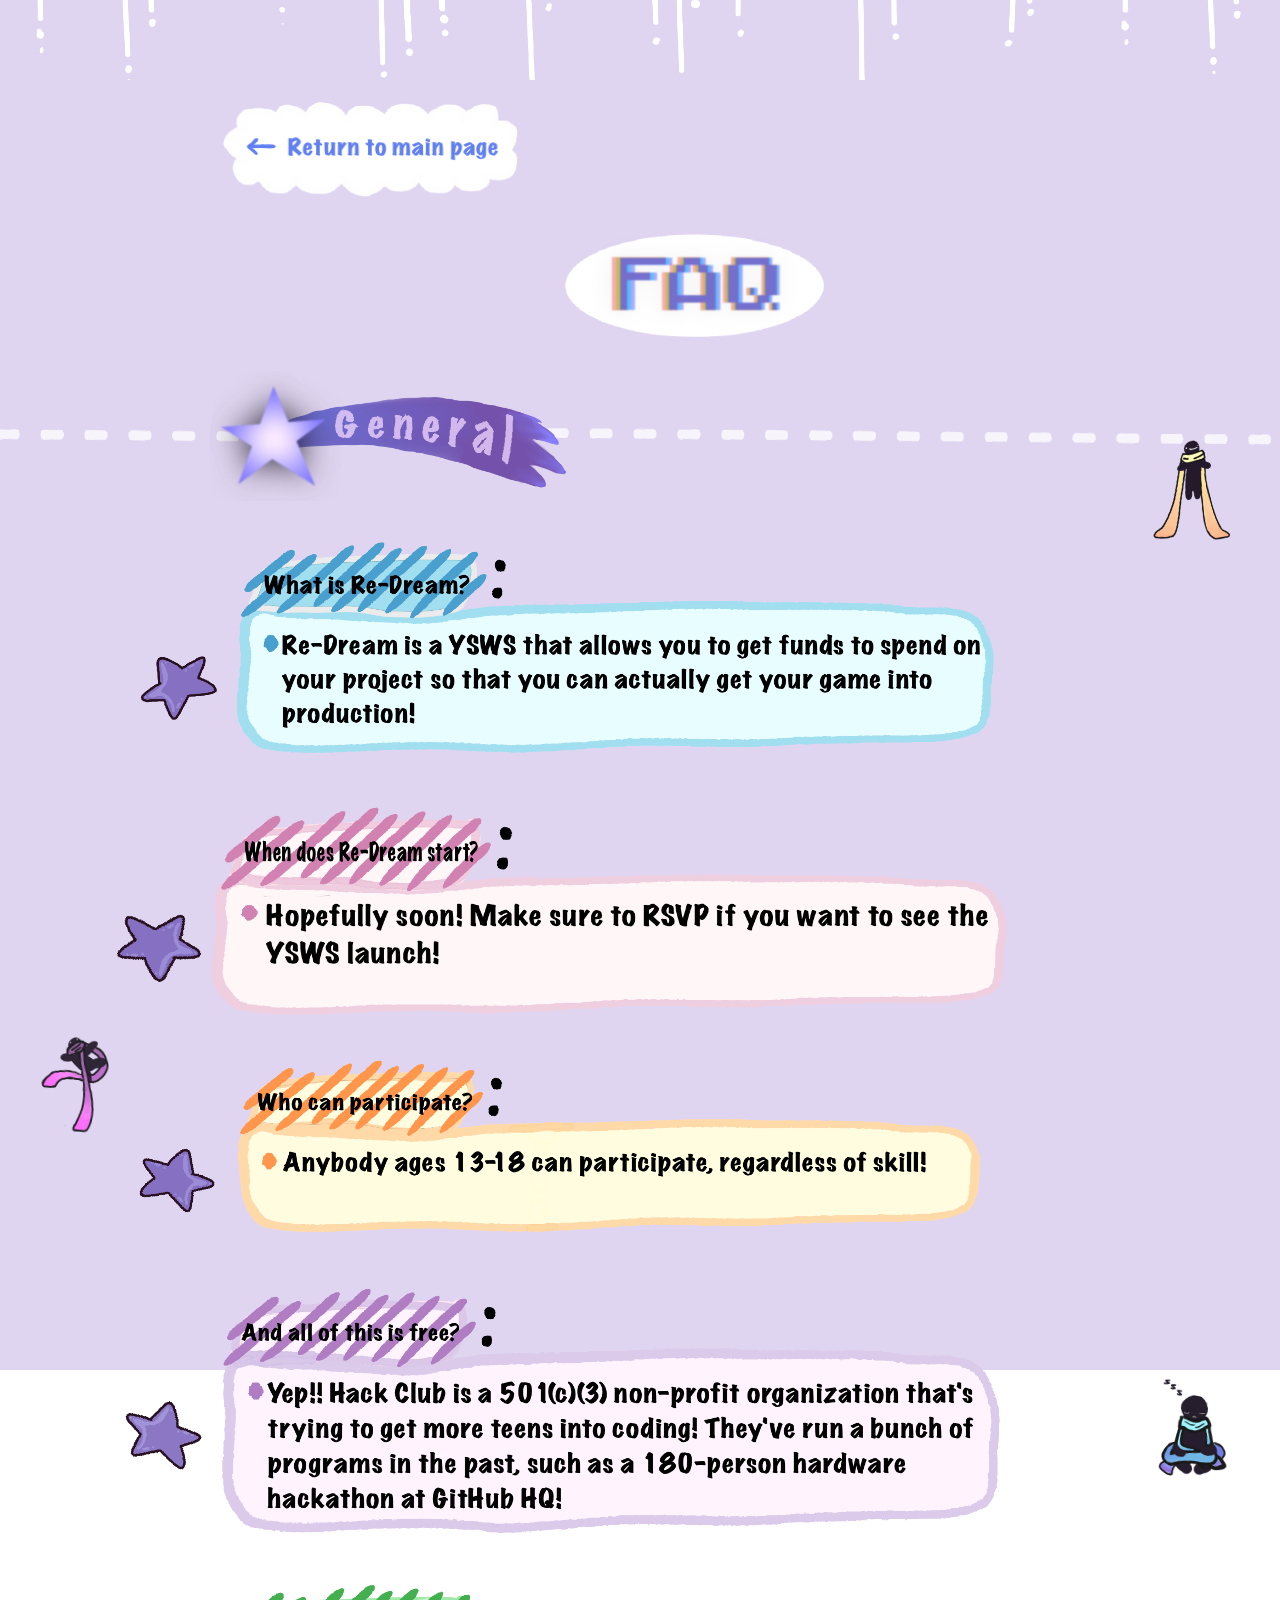
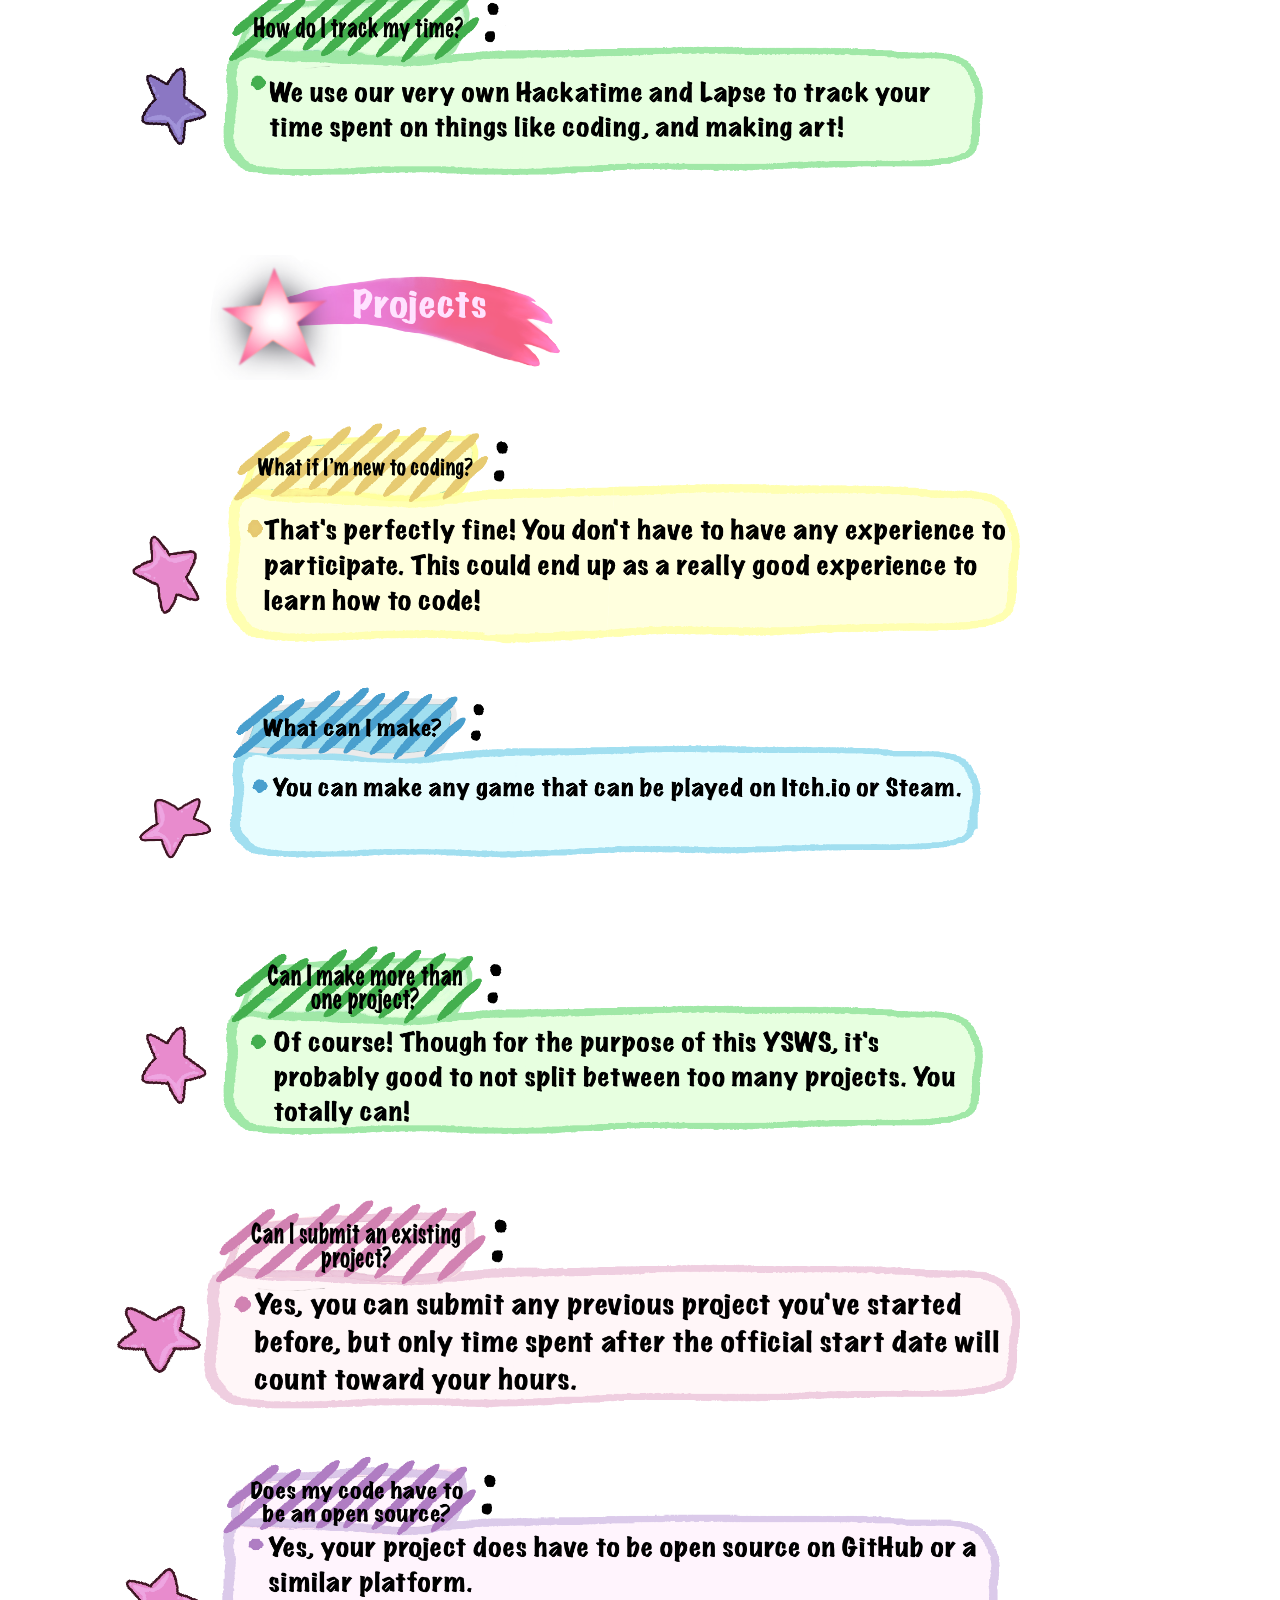
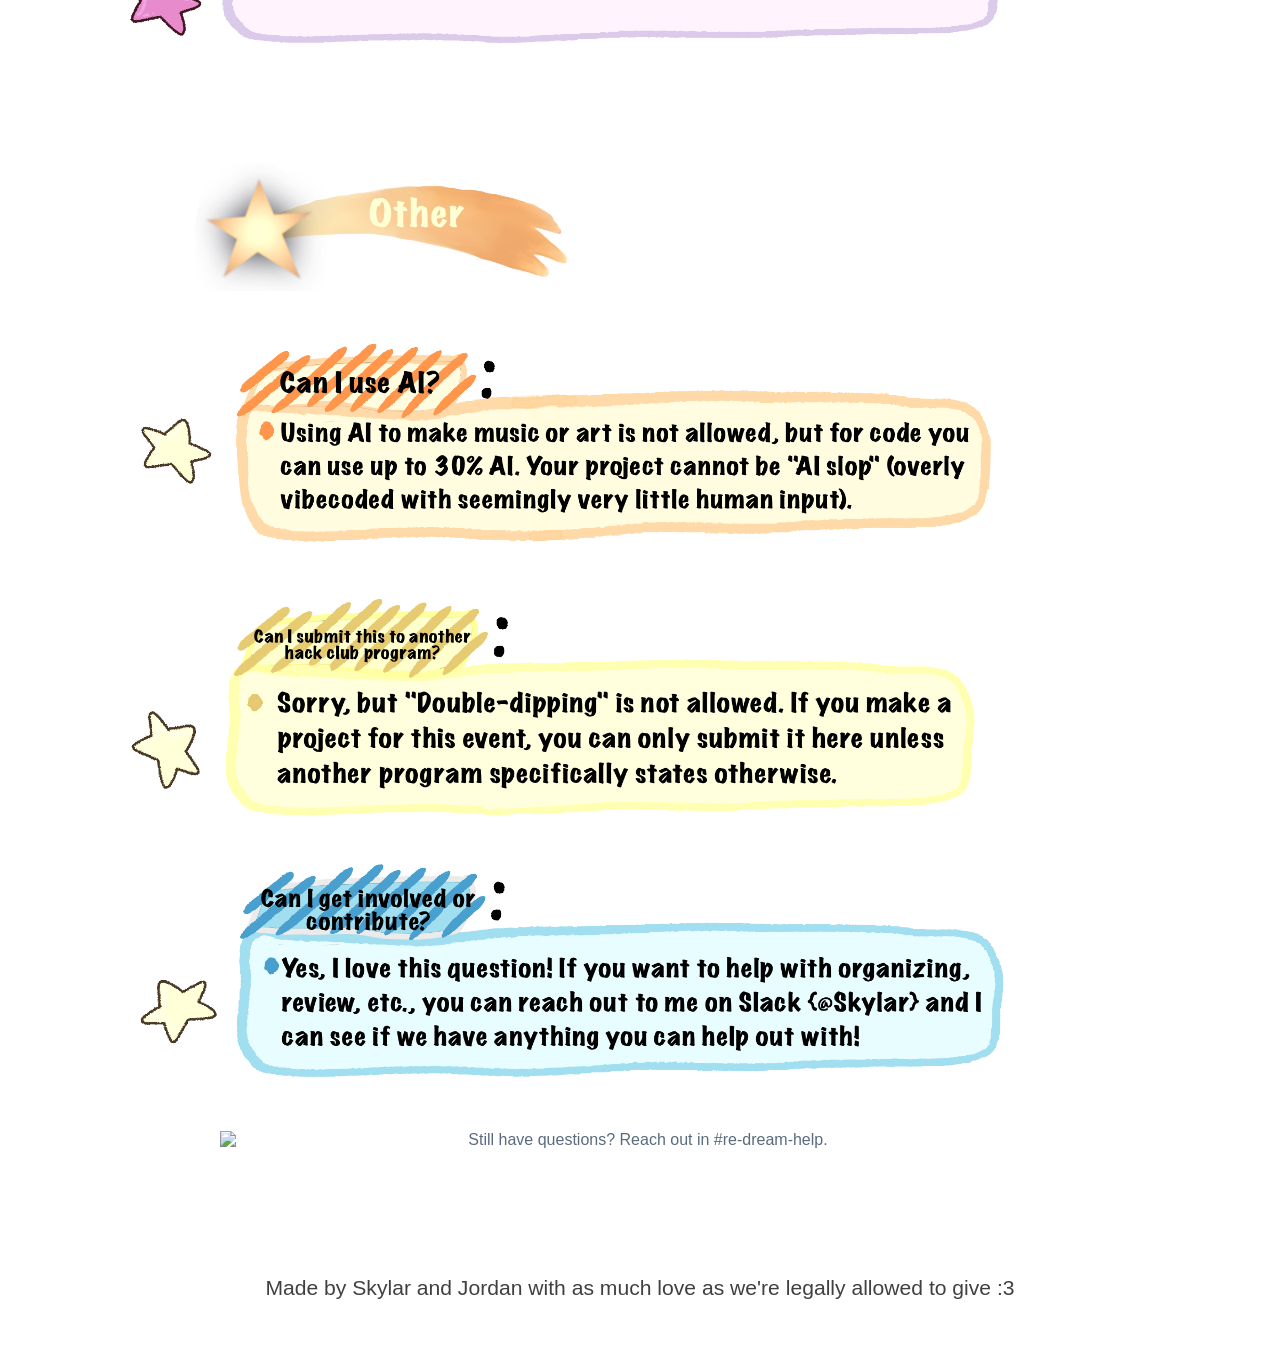
==== commit 3d2d54a7: "Final changes" ====
--- a/faq.html
+++ b/faq.html
@@ -1,6 +1,7 @@
 <!DOCTYPE html>
 <html lang="en">
 <head>
+    <link rel="icon" type="image/png" href="bob3.png">
     <meta charset="UTF-8">
     <meta name="viewport" content="width=device-width, initial-scale=1.0, user-scalable=no, maximum-scale=1, minimum-scale=1">
     <title>Re-Dream FAQ</title>
@@ -65,18 +66,16 @@
                 <img src="Faq_13.png" alt="Can I get involved or contribute?" class="faq-item-img">
             </div>
 
-            <!-- Contact card -->
-            <div class="contact-card reveal">
-                <span class="contact-emoji"></span>
-                <h3>Still have questions?</h3>
-                <p>Reach out at <a href="mailto:email@hackclub.com">email@hackclub.com</a> or #re-dream-help. We'd love to hear from you!</p>
+            <!-- Help Banner -->
+            <div class="help-banner reveal">
+                <img src="Help.png" alt="Still have questions? Reach out in #re-dream-help.">
             </div>
 
         </div>
     </div>
 
     <footer class="reveal">
-        <p>Made with Love by Skylar and Jordan!</p>
+        <p>Made by Skylar and Jordan with as much love as we're legally allowed to give :3</p>
     </footer>
 
     <script>
--- a/style.css
+++ b/style.css
@@ -22,41 +22,44 @@
 
 /* Header */
 .top-header {
-    position: static;
-    background: url('header.png');
-    background-size: cover;
-    background-position: center bottom 50%;
-    padding: 175px 0;
-}
-
-.header-content {
-    max-width: 1200px;
-    margin: 0 auto;
-    padding: 0 20px;
-}
-
-/* Hero Section */
+    background: url('header.png') center bottom 50% / cover;
+    padding: 125px 0;
+}
+
+.sponsors-img{
+    width: min(100%, 550px);
+    height: auto;
+    display: block;
+    margin: 0 auto 0px;
+    margin-left: 640px;
+}
+
+/* Hero */
 .hero {
-    text-align: center;
-    margin-top: -200px;
+    text-align: right;
+    margin-top: -105px;
+    margin-bottom: -100px;
     padding: 20px 20px 60px;
+    color: #181818; 
+    font-size: 0.8em;
 }
 
 .hero-logo {
     width: min(100%, 1200px);
     height: auto;
     display: block;
-    margin: 0 auto 40px auto;
-}
-
-/* Button Styles */
+    margin: 0 auto 40px;
+    margin-top: -80px;
+}
+
+/* Buttons */
 .button-group {
     display: flex;
-    gap: 20px;
+    gap: 60px;
     justify-content: center;
-    margin: 40px 0;
     flex-wrap: wrap;
     align-items: center;
+    margin: -40px 0;
 }
 
 .img-btn {
@@ -65,9 +68,6 @@
     padding: 0;
     cursor: pointer;
     display: inline-flex;
-    align-items: center;
-    justify-content: center;
-    flex: 0 0 auto;
     transition: transform 0.2s ease, filter 0.2s ease;
 }
 
@@ -77,71 +77,33 @@
     height: auto;
 }
 
-.rsvp-button {
-    width: clamp(170px, 15vw, 340px);
-}
-
-.rsvp-button img {
-    width: 100%;
-}
-
-.rsvp-button:hover {
-    transform: translateY(-5px) scale(1.06);
-    filter: drop-shadow(0 8px 16px rgba(102, 126, 234, 0.5));
-}
-
-.rsvp-button:active {
-    transform: scale(0.97);
-    filter: none;
-}
-
-.faq-button {
-    width: clamp(85px, 7.5vw, 170px);
-}
-
-.faq-button img {
-    width: 100%;
-}
-
-.faq-button:hover {
-    transform: translateY(-5px) scale(1.06);
-    filter: drop-shadow(0 8px 16px rgba(245, 87, 108, 0.5));
-}
-
-.faq-button:active {
-    transform: scale(0.97);
-    filter: none;
-}
+.rsvp-button { 
+    width: clamp(372px, 15vw, 340px);
+    margin-top: -40px;
+}
+
+.faq-button  { 
+    width: clamp(185px, 7.5vw, 170px);
+    margin-top: -40px;
+}
+
+.rsvp-button:hover { transform: translateY(-5px) scale(1.06); filter: drop-shadow(0 8px 16px rgba(102,126,234,0.5)); }
+.rsvp-button:active { transform: scale(0.97); filter: none; }
+.faq-button:hover  { transform: translateY(-5px) scale(1.06); filter: drop-shadow(0 8px 16px rgba(245,87,108,0.5)); }
+.faq-button:active { transform: scale(0.97); filter: none; }
 
 /* Scroll reveal */
-.reveal {
-    opacity: 0;
-    transform: translateY(30px);
-    transition: opacity 0.6s ease, transform 0.6s ease;
-}
-
-.reveal.visible {
-    opacity: 1;
-    transform: translateY(0);
-}
-
+.reveal { opacity: 0; transform: translateY(30px); transition: opacity 0.6s ease, transform 0.6s ease; }
+.reveal.visible { opacity: 1; transform: translateY(0); }
 .reveal-delay-1 { transition-delay: 0.1s; }
 .reveal-delay-2 { transition-delay: 0.2s; }
 .reveal-delay-3 { transition-delay: 0.3s; }
 
-/* Section base */
+/* Sections */
 section {
     padding: 80px 20px;
     width: min(100%, 1200px);
     margin: 0 auto;
-}
-
-h2 {
-    font-size: 2.5em;
-    text-align: center;
-    margin-bottom: 50px;
-    color: #667eea;
-    font-weight: 900;
 }
 
 p {
@@ -151,80 +113,24 @@
     text-align: center;
 }
 
-/* Decorative Bob characters */
-.bob-decoration {
-    position: absolute;
-    pointer-events: none;
-    z-index: 2;
-}
-
-.bob-1a { top: 360px;  right: 4%;  width: 85px;  transform: rotate(-6deg); opacity: 0.9; }
-.bob-1b { top: 1600px; left: 2%;   width: 70px;  transform: scaleX(-1) rotate(10deg); opacity: 0.8; }
-.bob-1c { top: 3000px; right: 6%;  width: 80px;  transform: rotate(8deg); opacity: 0.85; }
-
-.bob-2a { top: 950px;  left: 3%;   width: 72px;  transform: rotate(5deg); opacity: 0.85; }
-.bob-2b { top: 2200px; right: 5%;  width: 65px;  transform: scaleX(-1) rotate(-8deg); opacity: 0.8; }
-
-.bob-3a { top: 1300px; right: 3%;  width: 95px;  transform: scaleX(-1) rotate(-4deg); opacity: 0.9; }
-.bob-3b { top: 2700px; left: 3%;   width: 85px;  transform: rotate(6deg); opacity: 0.85; }
-
-/* About Section */
-.about-section {
-    max-width: 800px;
-    margin: 0 auto;
-    padding: 60px 30px 20px;
-    text-align: center;
-}
-
-.about-text-card {
-    background: white;
-    border-radius: 30px;
-    padding: 50px;
-    box-shadow: 0 10px 40px rgba(102, 126, 234, 0.15);
-    border: 2px solid rgba(102, 126, 234, 0.2);
-}
-
-.about-text-card p {
-    font-size: 1.25em;
-    line-height: 1.9;
-    color: #5b6b7f;
-    margin-bottom: 18px;
-}
-
-.about-text-card p:last-child {
-    margin-bottom: 0;
-}
-
-.about-text-card strong {
-    color: #667eea;
-    font-weight: 800;
-}
-
-/* Ship Section */
-.ship-section {
-    max-width: 1100px;
-    margin: 0 auto;
-    padding: 60px 30px;
-    text-align: center;
-}
-
-.section-title {
-    font-size: 2.5em;
-    font-weight: 900;
-    color: #667eea;
-    margin-bottom: 10px;
-    text-align: center;
-}
-
-.section-subtitle {
-    font-size: 1.3em;
-    color: #764ba2;
-    font-weight: 700;
-    margin-bottom: 40px;
-    text-align: center;
-}
-
-/* Cards */
+/* Bob decorations */
+.bob-decoration { position: absolute; pointer-events: none; z-index: 2; }
+.bob-1a { top: 360px;  right: 4%; width: 85px; transform: rotate(-6deg); opacity: 0.9; }
+.bob-1b { top: 1600px; left: 2%; width: 70px; transform: scaleX(-1) rotate(10deg); opacity: 0.8; }
+.bob-1c { top: 3000px; right: 6%; width: 80px; transform: rotate(8deg); opacity: 0.85; }
+.bob-2a { top: 950px;  left: 3%; width: 72px; transform: rotate(5deg); opacity: 0.85; }
+.bob-2b { top: 3900px; right: 5%; width: 65px; transform: scaleX(-1) rotate(-8deg); opacity: 0.8; }
+.bob-3a { top: 1300px; right: 3%; width: 95px; transform: scaleX(-1) rotate(-4deg); opacity: 0.9; }
+.bob-3b { top: 2700px; left: 3%; width: 85px; transform: rotate(6deg); opacity: 0.85; }
+.bob-4a { top: 3600px; left: 3%; width: 90px; transform: rotate(6deg); opacity: 0.85; }
+.bob-4b { top: 2200px; right: 3%; width: 105px; transform: rotate(-4deg); opacity: 0.85; }
+
+/* About */
+.about-section { width: min(100%, 1400px); max-width: 1400px; padding: 60px 30px 20px; text-align: center; }
+
+/* Ship */
+.ship-section { max-width: 1100px; padding: 60px 30px; text-align: center; }
+
 .cards-container {
     display: grid;
     grid-template-columns: repeat(auto-fit, minmax(250px, 1fr));
@@ -232,400 +138,139 @@
     margin-top: 50px;
 }
 
-.card {
-    background: white;
-    border-radius: 30px;
-    padding: 30px;
-    text-align: center;
-    box-shadow: 0 8px 20px rgba(0, 0, 0, 0.1);
-    transition: all 0.3s ease;
-    border: 3px solid transparent;
-}
-
-.card:hover {
-    transform: translateY(-10px);
-    box-shadow: 0 15px 40px rgba(0, 0, 0, 0.15);
-}
-
-/* Chips Section */
-.chips-section {
-    max-width: 1000px;
-    margin: 0 auto;
-    padding: 60px 30px;
-    text-align: center;
-}
-
-.chips-section .section-subtitle strong {
-    color: #f5576c;
-}
-
-.chips-flow {
-    display: flex;
-    align-items: center;
-    justify-content: center;
-    gap: 10px;
-    margin: 50px 0;
-    flex-wrap: wrap;
-}
-
-.chips-step {
-    background: white;
-    border-radius: 24px;
-    padding: 30px 28px;
-    box-shadow: 0 8px 24px rgba(0,0,0,0.1);
-    border: 2px solid rgba(102, 126, 234, 0.25);
-    min-width: 180px;
-    flex: 1;
-    max-width: 220px;
-    transition: transform 0.3s ease, box-shadow 0.3s ease;
-}
-
-.chips-step:hover {
-    transform: translateY(-6px);
-    box-shadow: 0 14px 36px rgba(102, 126, 234, 0.2);
-}
-
-.chips-label {
-    font-size: 1.1em;
-    font-weight: 900;
-    color: #667eea;
-    margin-bottom: 8px;
-}
-
-.chips-desc {
-    font-size: 0.9em;
-    color: #7a8694;
-    line-height: 1.5;
-}
-
-.chips-arrow {
-    font-size: 2em;
-    color: #667eea;
-    font-weight: 900;
-    opacity: 0.5;
-    padding: 0 4px;
-}
-
-/* Grants Grid */
-.grants-grid {
-    display: grid;
-    grid-template-columns: repeat(auto-fit, minmax(240px, 1fr));
-    gap: 20px;
-    margin-top: 20px;
-}
-
-.grant-item {
-    display: flex;
-    align-items: flex-start;
-    gap: 18px;
-    background: white;
-    border-radius: 20px;
-    padding: 24px 28px;
-    box-shadow: 0 6px 20px rgba(0,0,0,0.08);
-    border-left: 5px solid #667eea;
-    text-align: left;
-    transition: transform 0.3s ease;
-}
-
-.grant-item:hover {
-    transform: translateY(-4px);
-}
-
-.grant-item.steam-item {
-    border-left-color: #f5576c;
-    background: #fdf0f8;
-}
-
-.grant-text strong {
-    display: block;
-    font-size: 1.1em;
-    color: #5b6b7f;
-    font-weight: 800;
-    margin-bottom: 4px;
-}
-
-.grant-text p {
-    font-size: 0.9em;
-    color: #7a8694;
-    margin: 0;
-    text-align: left;
-    line-height: 1.5;
-}
-
-/* Stickers Section */
-.stickers-section {
-    max-width: 700px;
-    margin: 0 auto 60px;
-    padding: 0 30px;
-    text-align: center;
-}
-
-.stickers-card {
-    background: #f0edfb;
-    border: 3px dashed rgba(102, 126, 234, 0.4);
-    border-radius: 30px;
-    padding: 50px;
-}
-
-.stickers-card h3 {
-    font-size: 1.8em;
-    font-weight: 900;
-    color: #667eea;
-    margin-bottom: 16px;
-}
-
-.stickers-card p {
-    font-size: 1.15em;
-    color: #5b6b7f;
-    line-height: 1.8;
-    margin: 0;
-    text-align: center;
-}
-
-/* Demo Section */
-.demo-section {
-    padding: 80px 20px;
-    margin: 60px auto;
-    max-width: 1200px;
-}
-
-.demo-container {
-    display: flex;
-    align-items: center;
-    gap: 60px;
-    justify-content: space-between;
-}
-
-.demo-text {
-    flex: 1;
-    min-width: 300px;
-}
-
-.demo-text h2 {
-    font-size: 2.2em;
-    font-weight: 900;
-    color: #667eea;
-    margin-bottom: 20px;
-    text-align: left;
-}
-
-.demo-text p {
-    font-size: 1.1em;
-    color: #5b6b7f;
-    text-align: left;
-    margin: 0;
-    line-height: 1.6;
-}
-
-.demo-image {
-    flex: 1;
-    min-width: 300px;
-    text-align: right;
-}
-
-.demo-image img {
-    max-width: 100%;
-    height: auto;
-    display: block;
-    border-radius: 20px;
-    box-shadow: 0 15px 40px rgba(0, 0, 0, 0.15);
-    transition: transform 0.3s ease;
-}
-
-.demo-image img:hover {
-    transform: translateY(-10px);
-    filter: drop-shadow(0 8px 16px rgba(245, 87, 108, 0.5));
-}
-
-/* CTA */
-.cta {
-    color: white;
-    text-align: center;
-    align-self: center;
-    margin: 60px auto;
-    max-width: 1200px;
-    display: flex;
-    justify-content: center;
-}
-
-.cta-wrapper {
-    position: relative;
-    display: inline-block;
-    width: min(100%, 1200px);
-    margin: 0 auto;
-}
-
-.cta-image {
-    width: min(100%, 1200px);
-    height: auto;
-    display: block;
-    margin: 0 auto;
-}
-
-.cta-rsvp-button {
-    position: absolute;
-    bottom: 17%;
-    left: 50%;
-    transform: translateX(-50%);
-    width: clamp(140px, 14vw, 320px);
-    z-index: 2;
-}
-
-.cta-rsvp-button img {
-    width: 100%;
-}
-
-.cta-rsvp-button:hover {
-    transform: translateX(-50%) translateY(-5px) scale(1.06);
-    filter: drop-shadow(0 8px 16px rgba(102, 126, 234, 0.5));
-}
-
-.cta-rsvp-button:active {
-    transform: translateX(-50%) scale(0.97);
-    filter: none;
-}
-
-/* Footer */
-footer {
-    text-align: center;
-    padding: 40px 20px;
-    color: #404040;
-    font-size: 1.2em;
-}
-
-/* Responsive */
-@media (max-width: 768px) {
-    h2 {
-        font-size: 2em;
-    }
-
-    .button-group {
-        flex-direction: column;
-        align-items: center;
-    }
-
-    .about-text-card {
-        padding: 35px 28px;
-    }
-
-    .chips-flow {
-        flex-direction: column;
-        align-items: center;
-    }
-
-    .chips-arrow {
-        transform: rotate(90deg);
-        padding: 4px 0;
-    }
-
-    .chips-step {
-        max-width: 100%;
-        width: 100%;
-    }
-
-    .stickers-card {
-        padding: 35px 28px;
-    }
-
-    .section-title {
-        font-size: 2em;
-    }
-
-    .demo-container {
-        flex-direction: column;
-        align-items: center;
-        text-align: center;
-    }
-
-    .demo-text {
-        margin-bottom: 40px;
-    }
-
-    .demo-text h2 {
-        font-size: 2em;
-    }
-
-    .demo-image img {
-        max-width: 100%;
-        height: auto;
-    }
-}
-
-@media (min-width: 1800px) {
-    .hero-logo,
-    section,
-    .cta-image,
-    .cta-wrapper {
-        width: min(72vw, 1500px);
-    }
-
-    .about-section {
-        max-width: 980px;
-    }
-
-    .ship-section {
-        max-width: 1360px;
-    }
-
-    .chips-section {
-        max-width: 1240px;
-    }
-
-    .stickers-section {
-        max-width: 860px;
-    }
-
-    .rsvp-button {
-        width: clamp(220px, 12vw, 420px);
-    }
-
-    .faq-button {
-        width: clamp(110px, 6vw, 210px);
-    }
-
-    .cta-rsvp-button {
-        width: clamp(180px, 11vw, 380px);
-    }
-}
-
-/* Var cards (ship section) */
 .var-card {
-    background: transparent;
-    border: none;
-    box-shadow: none;
-    padding: 0;
     position: relative;
     display: flex;
     flex-direction: column;
     align-items: center;
     justify-content: center;
-}
-
-.var-card:hover {
-    transform: translateY(-10px);
-    box-shadow: none;
-}
-
-.var-card-img {
-    width: 100%;
-    height: auto;
-    display: block;
-    border-radius: 0;
-    mix-blend-mode: multiply;
-}
+    transition: transform 0.3s ease;
+}
+.var-card:hover { transform: translateY(-10px); }
+
+.var-card-img { width: 100%; height: auto; display: block; mix-blend-mode: multiply; }
 
 .var-card h3 {
     position: absolute;
-    top: 50%;
-    left: 50%;
+    top: 50%; left: 50%;
     transform: translate(-50%, -50%);
     width: 60%;
     text-align: center;
     font-size: 1.25em;
     font-weight: 900;
     color: #3d2c5e;
-    margin: 0;
     text-shadow: 0 1px 3px rgba(255,255,255,0.6);
     pointer-events: none;
     line-height: 1.3;
 }
+
+/* Chips / Budget */
+.chips-section { width: min(100%, 1300px); max-width: 1300px; padding: 20px 15px; text-align: center; }
+
+.chips-flow {
+    display: flex;
+    align-items: center;
+    justify-content: center;
+    gap: 0px;
+    margin: 20px 0 4px;
+    flex-wrap: wrap;
+}
+
+.chips-step-img {
+    width: 100%;
+    max-width: 380px;
+    height: auto;
+    display: block;
+    flex: 1;
+    transition: transform 0.3s ease;
+}
+.chips-step-img:hover { transform: translateY(-6px); }
+
+.chips-arrow { font-size: 2em; color: #667eea; opacity: 0.5; padding: 0; margin: 0 -15px; }
+
+.grants-grid {
+    display: grid;
+    grid-template-columns: repeat(auto-fit, minmax(280px, 1fr));
+    gap: 5px;
+    margin-top: -8px;
+    align-items: start;
+}
+
+.grant-img {
+    width: 100%;
+    max-width: 372px;
+    height: auto;
+    display: block;
+    margin: 0 auto;
+    transition: transform 0.3s ease;
+}
+.grant-img:hover { transform: translateY(-4px); }
+
+/* Stickers */
+.stickers-section { max-width: 1700px; margin: 0 auto 60px; padding: 0 30px; text-align: center; }
+
+.stickers-img { width: 100%; max-width: 750px; height: auto; display: block; margin: 0 auto; }
+
+/* Demo */
+.demo-section { padding: 80px 20px; margin: 60px auto; max-width: 1200px; }
+
+.demo-container { display: flex; align-items: center; gap: 60px; justify-content: space-between; }
+
+.demo-text  { flex: 1; min-width: 300px; }
+.demo-image { flex: 1; min-width: 300px; text-align: right; }
+
+.demo-image img {
+    max-width: 100%;
+    height: auto;
+    display: block;
+    border-radius: 20px;
+    box-shadow: 0 15px 40px rgba(0,0,0,0.15);
+    transition: transform 0.3s ease;
+}
+.demo-image img:hover { transform: translateY(-10px); filter: drop-shadow(0 8px 16px rgba(245,87,108,0.5)); }
+
+/* CTA */
+.cta { text-align: center; margin: 60px auto; max-width: 1200px; display: flex; justify-content: center; }
+
+.cta-wrapper { position: relative; display: inline-block; width: min(100%, 1200px); }
+
+.cta-image { width: 100%; height: auto; display: block; }
+
+.cta-rsvp-button {
+    position: absolute;
+    bottom: 17%; left: 50%;
+    transform: translateX(-50%);
+    width: clamp(140px, 14vw, 320px);
+    z-index: 2;
+}
+.cta-rsvp-button img { width: 100%; }
+.cta-rsvp-button:hover  { transform: translateX(-50%) translateY(-5px) scale(1.06); filter: drop-shadow(0 8px 16px rgba(102,126,234,0.5)); }
+.cta-rsvp-button:active { transform: translateX(-50%) scale(0.97); filter: none; }
+
+/* Footer */
+footer { text-align: center; padding: 40px 20px; color: #404040; font-size: 1.2em; }
+
+/* Image replacements — change max-width to resize */
+.about-message-img  { width: 100%; max-width: 1400px; height: auto; display: block; margin: 0 auto; }
+.ship-header-img    { width: 100%; max-width: 450px; height: auto; display: block; margin: 0 auto 30px; }
+.budget-header-img  { width: 100%; max-width: 500px; height: auto; display: block; margin: 0 auto 10px; }
+.demo-message-img   { width: 100%; max-width: 625px; height: auto; display: block; }
+
+/* Mobile */
+@media (max-width: 768px) {
+    .button-group { flex-direction: column; align-items: center; }
+
+    .chips-flow { flex-direction: column; align-items: center; }
+    .chips-arrow { transform: rotate(90deg); }
+    .chips-step-img { max-width: 280px; width: 100%; }
+
+    .grants-grid { grid-template-columns: 1fr; max-width: 320px; margin: 20px auto 0; }
+
+    .stickers-img { max-width: 100%; }
+
+    .demo-container { flex-direction: column; align-items: center; }
+    .demo-text { margin-bottom: 40px; }
+    .demo-message-img { margin: 0 auto; }
+
+    .about-message-img, .ship-header-img, .budget-header-img, .demo-message-img { max-width: 100% !important; }
+}
--- a/faq.css
+++ b/faq.css
@@ -16,8 +16,8 @@
 }
 
 .faq-hero img {
-    width: 1720px;
-    margin-left: -130px;
+    width: 2420px;
+    margin-left: -530px;
     height: auto;
 }
 
@@ -40,7 +40,7 @@
 }
 
 .back-btn:hover {
-    transform: translateY(-2px);
+    transform: translateY(-2px) scale(1.06);;
     filter: drop-shadow(0 4px 10px rgba(102, 126, 234, 0.3));
 }
 
@@ -74,42 +74,18 @@
     margin-bottom: 10px;
 }
 
-/* Contact card */
-.contact-card {
-    background: white;
-    border: 3px dashed rgba(102, 126, 234, 0.35);
-    border-radius: 24px;
-    padding: 40px;
-    text-align: center;
-    margin-top: 20px;
-    box-shadow: 0 4px 16px rgba(0, 0, 0, 0.07);
+/* Help Banner */
+.help-banner {
+    margin-top:20px;
+    text-align:center;
 }
 
-.contact-card .contact-emoji {
-    font-size: 2.5em;
-    display: block;
-    margin-bottom: 14px;
-}
-
-.contact-card h3 {
-    font-size: 1.5em;
-    font-weight: 900;
-    color: #667eea;
-    margin-bottom: 12px;
-}
-
-.contact-card p {
-    color: #5b6b7f;
-    font-size: 1.05em;
-    line-height: 1.7;
-    text-align: center;
-    margin: 0;
-}
-
-.contact-card a {
-    color: #f5576c;
-    font-weight: 800;
-    text-decoration: none;
+.help-banner img {
+    width:100%;
+    max-width:1100px;
+    height:auto;
+    display:block;
+    margin:0 auto;
 }
 
 /* Responsive */
@@ -126,7 +102,7 @@
         height: 48px;
     }
 
-    .contact-card {
-        padding: 30px 24px;
+    .help-banner img {
+        width:100%;
     }
 }
